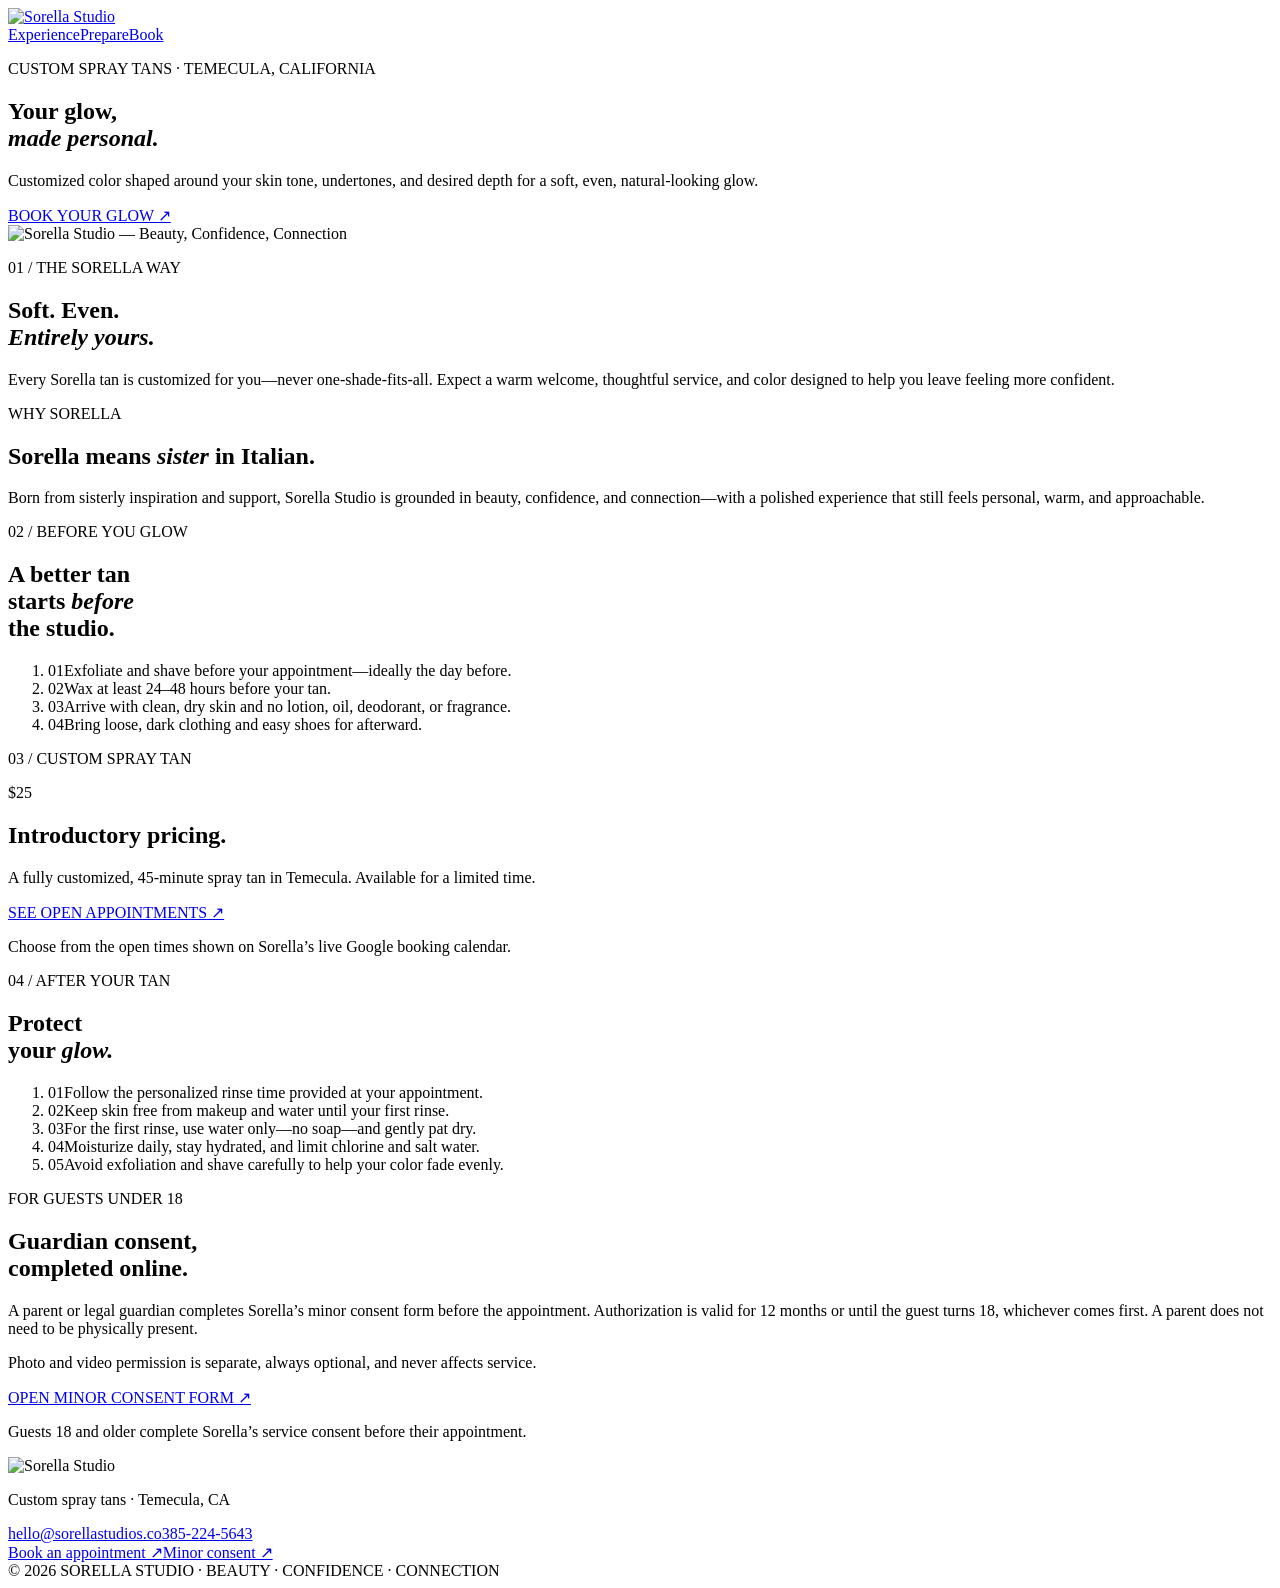
==== index.html @ c3ec93e1 "Publish Sorella Studio website" ====
<!doctype html>
<html lang="en">
<head>
  <meta charset="utf-8">
  <meta name="viewport" content="width=device-width,initial-scale=1">
  <title>Sorella Studio | Custom Spray Tans in Temecula</title>
  <meta name="description" content="Custom spray tans tailored to your skin tone, undertones, and desired depth for a soft, even, natural glow.">
  <meta property="og:title" content="Sorella Studio | Your Glow, Made Personal">
  <meta property="og:description" content="Custom spray tans in Temecula, California.">
  <meta property="og:image" content="https://sorellastudios.co/sorella-logo.png">
  <link rel="stylesheet" href="styles.css">
</head>
<body>
  <main>
    <nav class="nav" aria-label="Main navigation">
      <a class="logo-link" href="#top" aria-label="Sorella Studio home"><img src="sorella-logo-compact.png" alt="Sorella Studio"></a>
      <div class="navlinks"><a href="#experience">Experience</a><a href="#prepare">Prepare</a><a href="#booking">Book</a></div>
    </nav>

    <section class="hero" id="top">
      <div class="hero-copy">
        <p class="eyebrow">CUSTOM SPRAY TANS · TEMECULA, CALIFORNIA</p>
        <h1>Your glow,<br><em>made personal.</em></h1>
        <p class="lede">Customized color shaped around your skin tone, undertones, and desired depth for a soft, even, natural-looking glow.</p>
        <a class="button" href="https://calendar.app.google/5FwkDNFays5CYyWGA" target="_blank" rel="noreferrer">BOOK YOUR GLOW <span>↗</span></a>
      </div>
      <div class="hero-mark"><img src="sorella-logo.png" alt="Sorella Studio — Beauty, Confidence, Connection"></div>
    </section>

    <section class="manifesto" id="experience">
      <p class="section-no">01 / THE SORELLA WAY</p>
      <div><h2>Soft. Even.<br><em>Entirely yours.</em></h2><p>Every Sorella tan is customized for you—never one-shade-fits-all. Expect a warm welcome, thoughtful service, and color designed to help you leave feeling more confident.</p></div>
    </section>

    <section class="story">
      <p class="section-no">WHY SORELLA</p>
      <div><h2>Sorella means <em>sister</em> in Italian.</h2><p>Born from sisterly inspiration and support, Sorella Studio is grounded in beauty, confidence, and connection—with a polished experience that still feels personal, warm, and approachable.</p></div>
    </section>

    <section class="prepare" id="prepare">
      <div><p class="section-no">02 / BEFORE YOU GLOW</p><h2>A better tan<br>starts <em>before</em><br>the studio.</h2></div>
      <ol>
        <li><span>01</span>Exfoliate and shave before your appointment—ideally the day before.</li>
        <li><span>02</span>Wax at least 24–48 hours before your tan.</li>
        <li><span>03</span>Arrive with clean, dry skin and no lotion, oil, deodorant, or fragrance.</li>
        <li><span>04</span>Bring loose, dark clothing and easy shoes for afterward.</li>
      </ol>
    </section>

    <section class="booking" id="booking">
      <p class="section-no">03 / CUSTOM SPRAY TAN</p>
      <div class="price">$25</div>
      <h2>Introductory pricing.</h2>
      <p>A fully customized, 45-minute spray tan in Temecula. Available for a limited time.</p>
      <a class="book-now" href="https://calendar.app.google/5FwkDNFays5CYyWGA" target="_blank" rel="noreferrer">SEE OPEN APPOINTMENTS ↗</a>
      <p class="booking-note">Choose from the open times shown on Sorella’s live Google booking calendar.</p>
    </section>

    <section class="care">
      <div><p class="section-no">04 / AFTER YOUR TAN</p><h2>Protect<br>your <em>glow.</em></h2></div>
      <ol>
        <li><span>01</span>Follow the personalized rinse time provided at your appointment.</li>
        <li><span>02</span>Keep skin free from makeup and water until your first rinse.</li>
        <li><span>03</span>For the first rinse, use water only—no soap—and gently pat dry.</li>
        <li><span>04</span>Moisturize daily, stay hydrated, and limit chlorine and salt water.</li>
        <li><span>05</span>Avoid exfoliation and shave carefully to help your color fade evenly.</li>
      </ol>
    </section>

    <section class="consent">
      <div><p class="section-no">FOR GUESTS UNDER 18</p><h2>Guardian consent,<br>completed online.</h2></div>
      <div class="consent-copy">
        <p>A parent or legal guardian completes Sorella’s minor consent form before the appointment. Authorization is valid for 12 months or until the guest turns 18, whichever comes first. A parent does not need to be physically present.</p>
        <p>Photo and video permission is separate, always optional, and never affects service.</p>
        <a class="text-link" href="https://form.jotform.com/262334414962053" target="_blank" rel="noreferrer">OPEN MINOR CONSENT FORM ↗</a>
        <p class="adult-note">Guests 18 and older complete Sorella’s service consent before their appointment.</p>
      </div>
    </section>

    <footer>
      <img class="footer-logo" src="sorella-logo.png" alt="Sorella Studio">
      <div><p>Custom spray tans · Temecula, CA</p><a href="mailto:hello@sorellastudios.co">hello@sorellastudios.co</a><a href="tel:+13852245643">385-224-5643</a></div>
      <div><a href="https://calendar.app.google/5FwkDNFays5CYyWGA" target="_blank" rel="noreferrer">Book an appointment ↗</a><a href="https://form.jotform.com/262334414962053" target="_blank" rel="noreferrer">Minor consent ↗</a></div>
      <span>© 2026 SORELLA STUDIO · BEAUTY · CONFIDENCE · CONNECTION</span>
    </footer>
  </main>
</body>
</html>
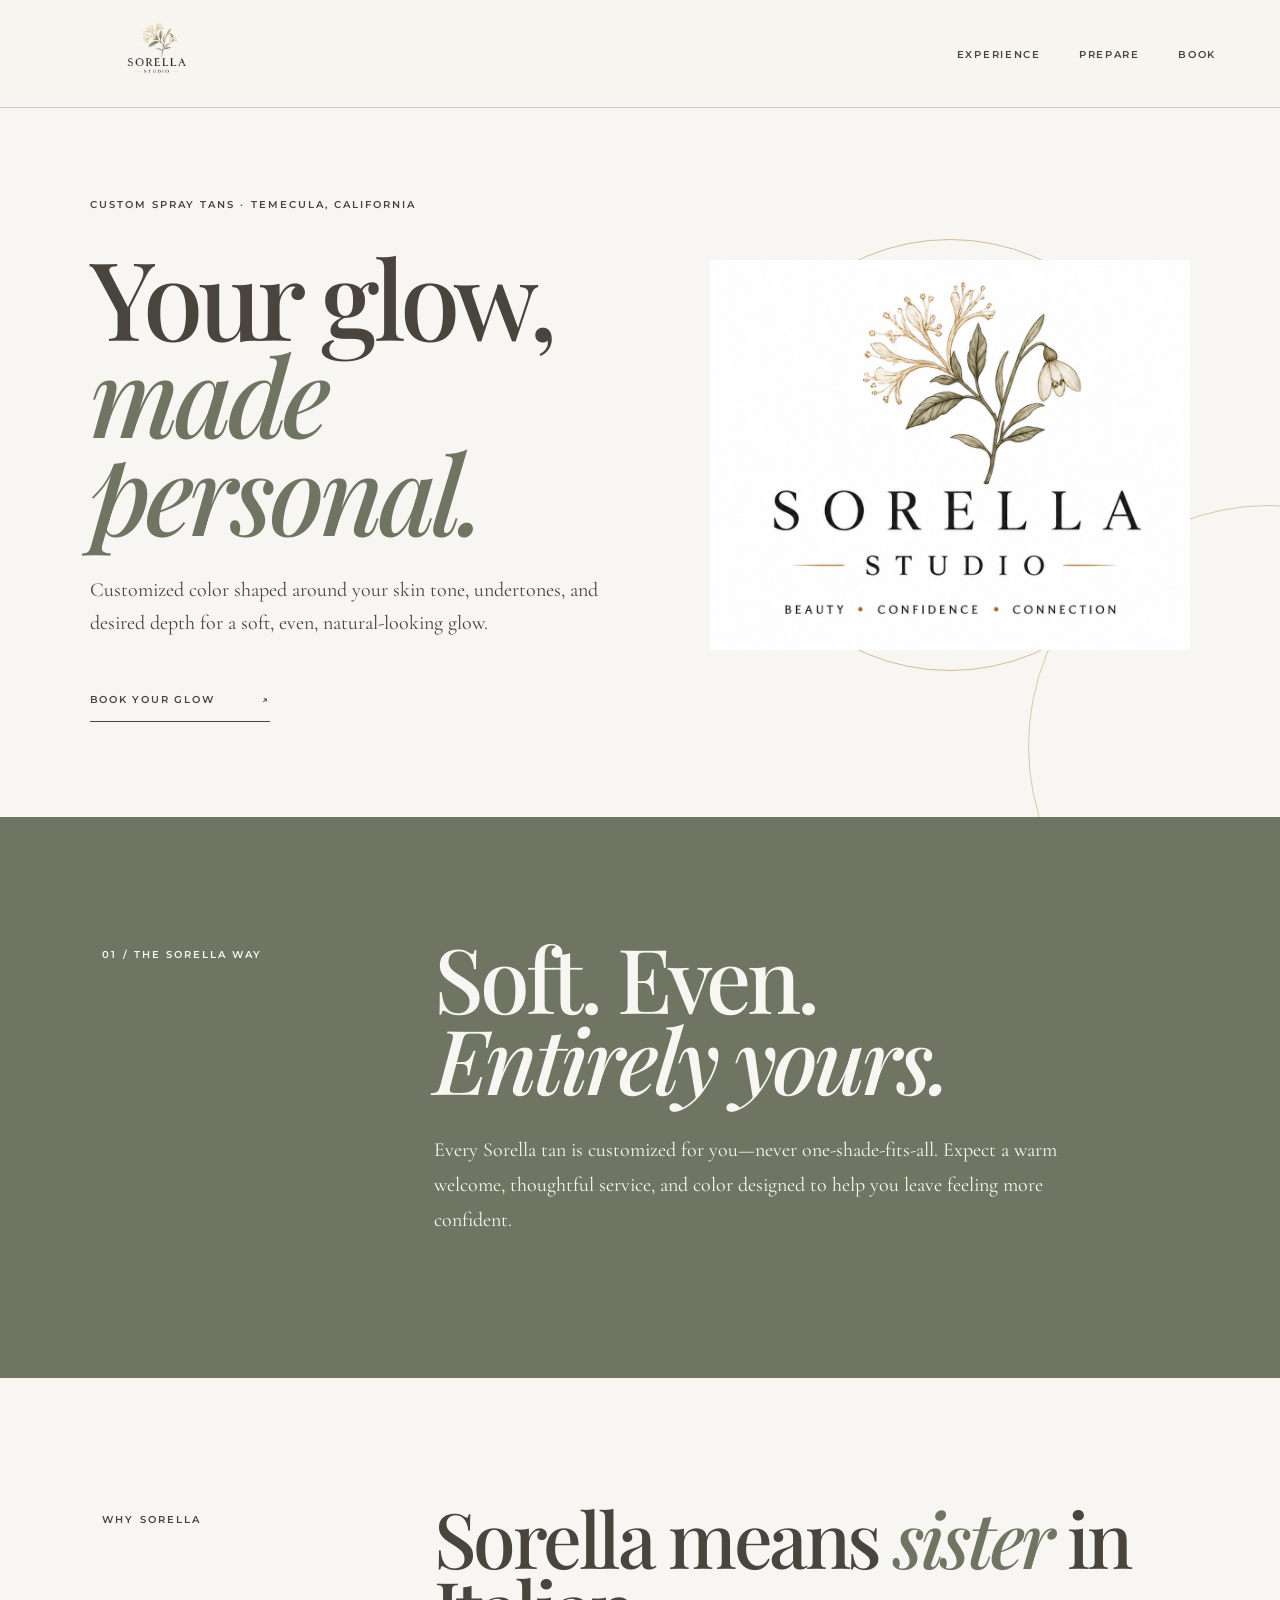
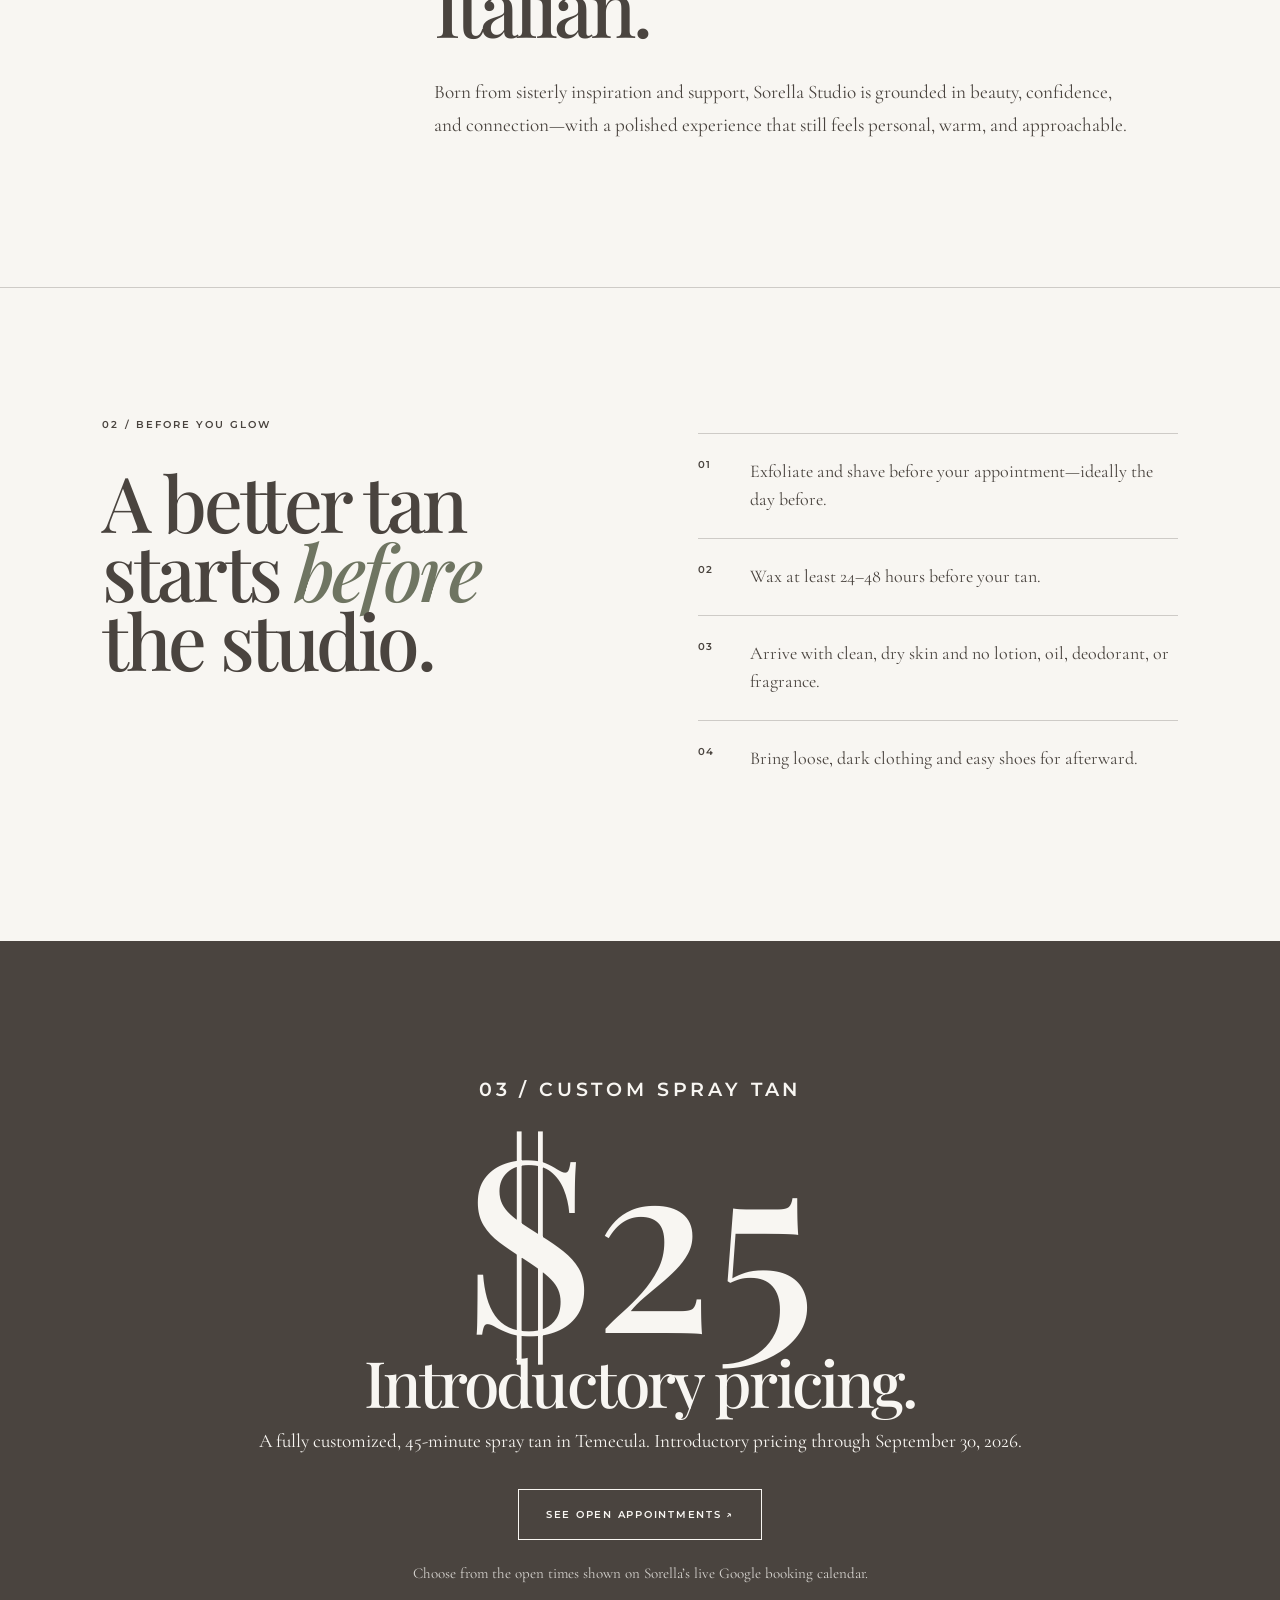
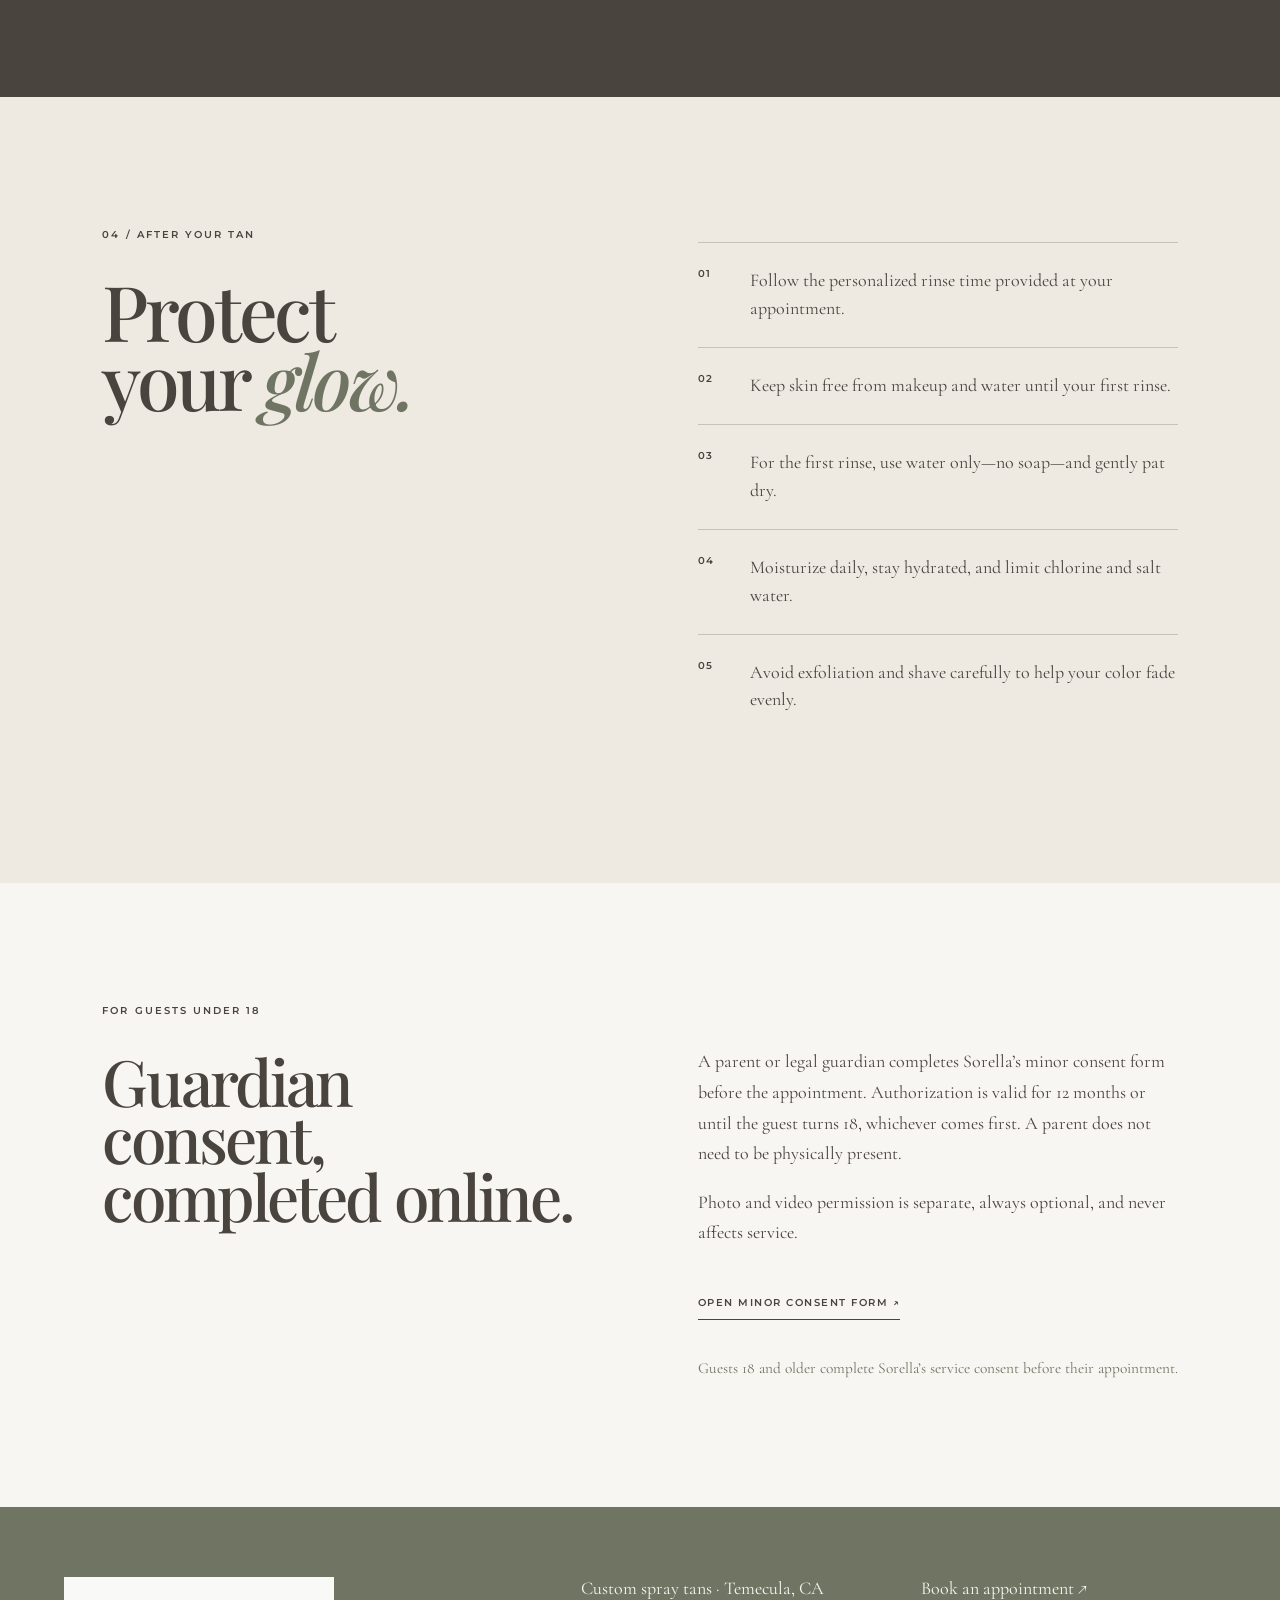
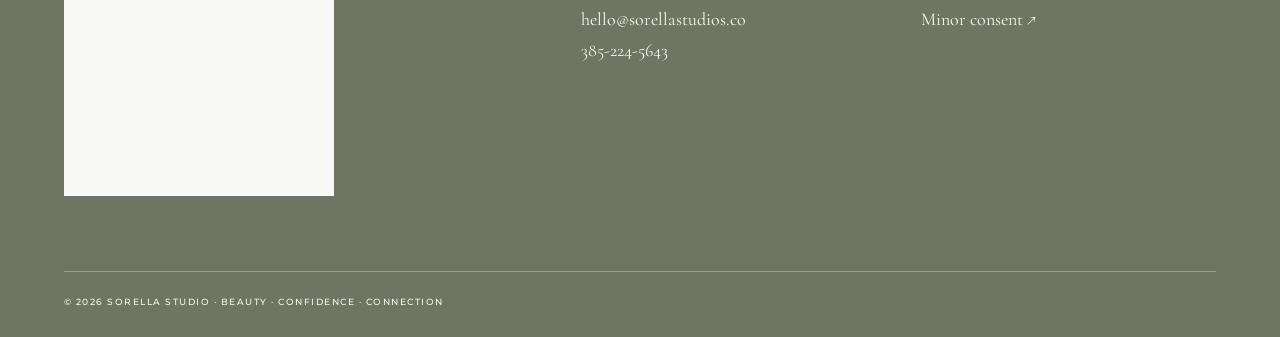
==== commit 91933eec: "Confirm $25 introductory pricing through September 30" ====
--- a/index.html
+++ b/index.html
@@ -51,7 +51,7 @@
       <p class="section-no">03 / CUSTOM SPRAY TAN</p>
       <div class="price">$25</div>
       <h2>Introductory pricing.</h2>
-      <p>A fully customized, 45-minute spray tan in Temecula. Available for a limited time.</p>
+      <p>A fully customized, 45-minute spray tan in Temecula. Introductory pricing through September 30, 2026.</p>
       <a class="book-now" href="https://calendar.app.google/5FwkDNFays5CYyWGA" target="_blank" rel="noreferrer">SEE OPEN APPOINTMENTS ↗</a>
       <p class="booking-note">Choose from the open times shown on Sorella’s live Google booking calendar.</p>
     </section>
--- a/styles.css
+++ b/styles.css
@@ -0,0 +1,12 @@
+@import url('https://fonts.googleapis.com/css2?family=Cormorant+Garamond:ital,wght@0,500;0,600;1,500&family=Montserrat:wght@400;500;600&family=Playfair+Display:ital,wght@0,500;1,500&display=swap');
+:root{--cream:#f8f6f2;--paper:#eeeae2;--ink:#4a443f;--olive:#6f7562;--gold:#ae8e55;--line:rgba(74,68,63,.24)}
+*{box-sizing:border-box}html{scroll-behavior:smooth}body{margin:0;background:var(--cream);color:var(--ink);font-family:'Cormorant Garamond',serif;font-size:18px}a{color:inherit;text-decoration:none}.section-no,.eyebrow{font:600 .64rem/1.4 'Montserrat',sans-serif;letter-spacing:.2em;text-transform:uppercase}
+.nav{height:108px;padding:12px 5vw;display:flex;align-items:center;justify-content:space-between;border-bottom:1px solid var(--line);background:rgba(248,246,242,.94);position:absolute;width:100%;z-index:2}.logo-link{width:185px;height:78px;display:flex;align-items:center}.logo-link img{width:100%;height:100%;object-fit:contain}.navlinks{display:flex;gap:2.4rem;text-transform:uppercase;font:600 .62rem 'Montserrat',sans-serif;letter-spacing:.17em}.navlinks a,.text-link,footer a{transition:color .2s}.navlinks a:hover,.text-link:hover,footer a:hover{color:var(--gold)}
+.hero{min-height:790px;padding:188px 7vw 95px;display:grid;grid-template-columns:1.15fr .85fr;align-items:center;gap:7vw;position:relative;overflow:hidden}.hero:after{content:"";position:absolute;width:480px;height:480px;border:1px solid rgba(174,142,85,.45);border-radius:50%;right:-230px;bottom:-170px}.hero h1,.manifesto h2,.story h2,.prepare h2,.booking h2,.care h2,.consent h2{font:500 clamp(4rem,8.5vw,7.7rem)/.9 'Playfair Display',serif;letter-spacing:-.045em;margin:34px 0}.hero h1 em,.manifesto h2 em,.story h2 em,.prepare h2 em,.care h2 em{font-weight:500;color:var(--olive)}.lede{max-width:590px;font-size:1.25rem;line-height:1.65;margin:0 0 38px}.button{display:inline-flex;gap:48px;border-bottom:1px solid var(--ink);padding:15px 0;font:600 .65rem 'Montserrat',sans-serif;letter-spacing:.17em}.hero-mark{display:grid;place-items:center;position:relative;z-index:1}.hero-mark:before{content:"";position:absolute;width:min(35vw,430px);height:min(35vw,430px);border:1px solid var(--gold);border-radius:50%;opacity:.55}.hero-mark img{width:min(38vw,480px);height:auto;position:relative;z-index:1}
+.manifesto{background:var(--olive);color:var(--cream);padding:120px 8vw;display:grid;grid-template-columns:.65fr 2fr;gap:7vw}.manifesto h2{font-size:clamp(3.8rem,7vw,6.9rem);margin-top:0}.manifesto h2 em{color:var(--cream)}.manifesto>div>p{max-width:690px;font-size:1.25rem;line-height:1.75}.story{padding:125px 8vw;display:grid;grid-template-columns:.65fr 2fr;gap:7vw;border-bottom:1px solid var(--line)}.story h2{font-size:clamp(3.5rem,6vw,6rem);margin:0 0 35px}.story p:last-child{max-width:700px;font-size:1.2rem;line-height:1.75}
+.prepare,.care{padding:120px 8vw;display:grid;grid-template-columns:1fr 1fr;gap:9vw}.prepare h2,.care h2{font-size:clamp(3.5rem,6vw,5.9rem)}ol{list-style:none;margin:0;padding:25px 0}li{display:grid;grid-template-columns:52px 1fr;padding:24px 0;border-top:1px solid var(--line);line-height:1.55}li span{font:600 .62rem 'Montserrat',sans-serif;letter-spacing:.14em}.care{background:var(--paper)}
+.booking{background:var(--ink);color:var(--cream);padding:115px 8vw;text-align:center}.price{font:500 clamp(8rem,19vw,15rem)/.85 'Playfair Display',serif;color:var(--cream);margin-top:28px}.booking h2{font-size:clamp(2.8rem,5vw,4.8rem);margin:18px 0}.booking>p{font-size:1.2rem}.book-now{display:block;width:max-content;margin:36px auto 0;padding:18px 27px;border:1px solid var(--cream);font:600 .64rem 'Montserrat',sans-serif;letter-spacing:.17em;transition:.2s}.book-now:hover{background:var(--cream);color:var(--ink)}.booking-note{max-width:620px;margin:24px auto 0!important;font-size:.94rem!important;opacity:.8}
+.consent{padding:110px 8vw;display:grid;grid-template-columns:1fr 1fr;gap:9vw}.consent h2{font-size:clamp(3.3rem,5vw,5rem)}.consent-copy{padding-top:35px}.consent-copy p{line-height:1.7}.text-link{display:inline-block;margin:20px 0;border-bottom:1px solid;padding:10px 0;font:600 .63rem 'Montserrat',sans-serif;letter-spacing:.15em}.adult-note{font-size:.96rem;color:var(--olive)}
+footer{background:var(--olive);color:var(--cream);padding:70px 5vw 30px;display:grid;grid-template-columns:1.6fr 1fr 1fr;gap:45px;align-items:start}.footer-logo{width:270px;filter:brightness(0) invert(1);opacity:.96}footer div{display:flex;flex-direction:column;gap:9px}footer p{margin:0}footer span{grid-column:1/-1;border-top:1px solid rgba(255,255,255,.3);padding-top:24px;font:500 .55rem 'Montserrat',sans-serif;letter-spacing:.17em;margin-top:30px}
+@media(max-width:800px){.nav{height:92px}.logo-link{width:145px;height:65px}.navlinks{display:none}.hero{min-height:780px;padding:142px 7vw 70px;grid-template-columns:1fr;gap:20px}.hero h1{font-size:4.2rem}.hero-mark{order:-1;justify-content:start}.hero-mark:before{width:230px;height:230px}.hero-mark img{width:250px}.manifesto,.story,.prepare,.care,.consent,footer{grid-template-columns:1fr}.manifesto,.story,.prepare,.care,.consent{padding:85px 7vw}.manifesto h2,.story h2{margin-top:40px}.prepare,.care,.consent{gap:20px}.booking{padding:90px 6vw}.footer-logo{width:220px}footer p{margin:0}}
+
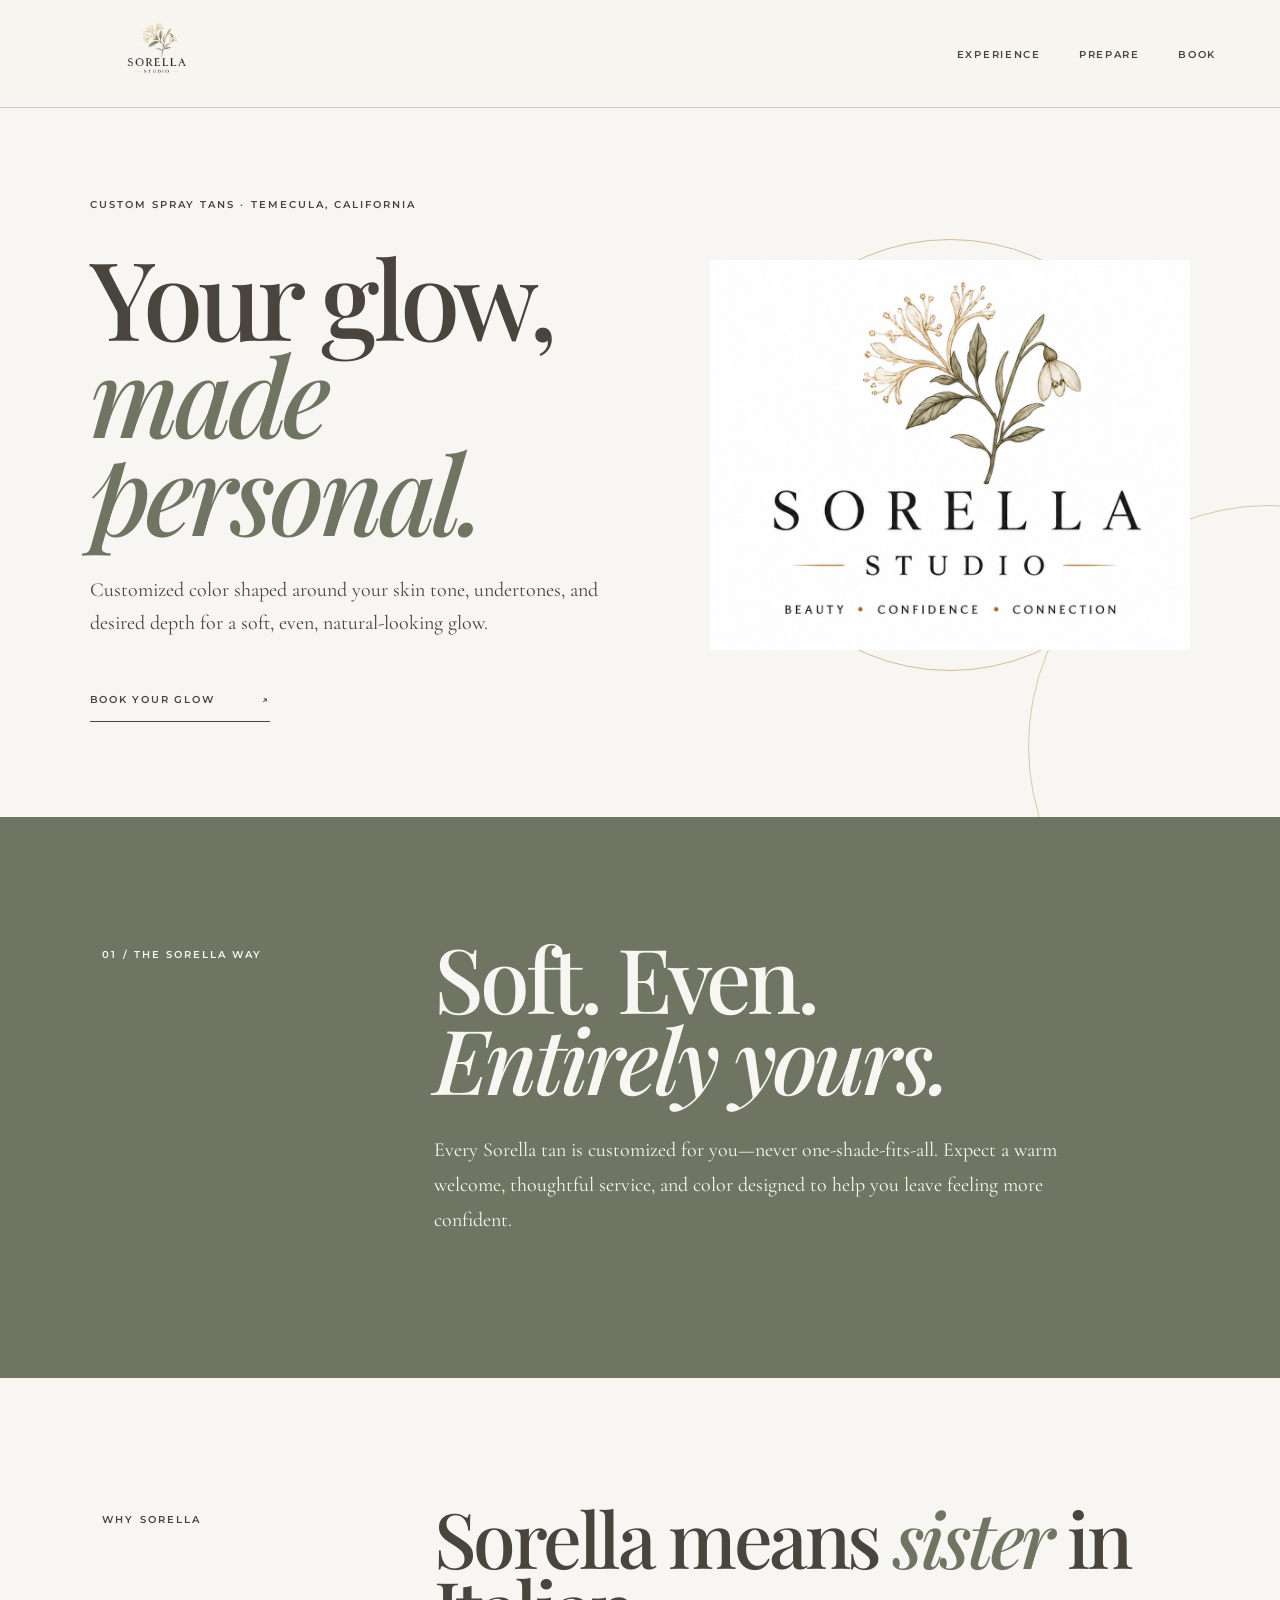
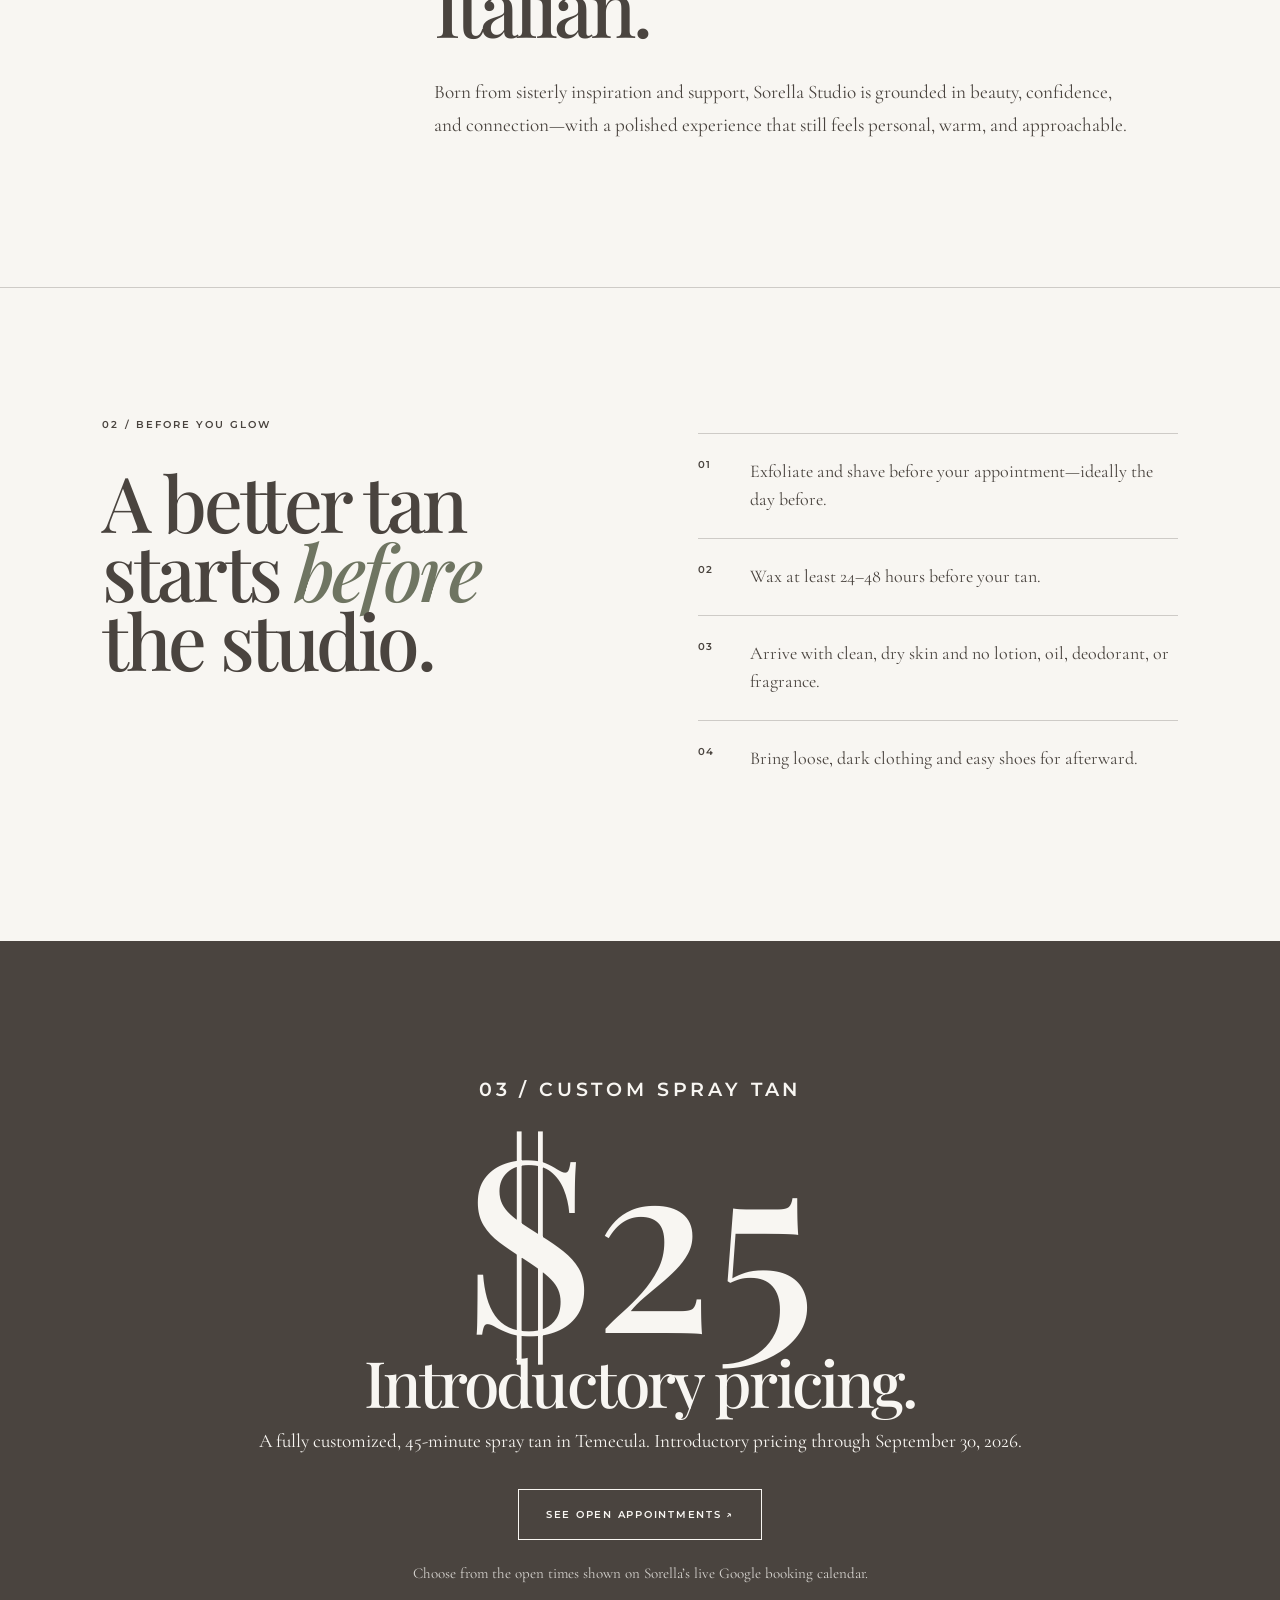
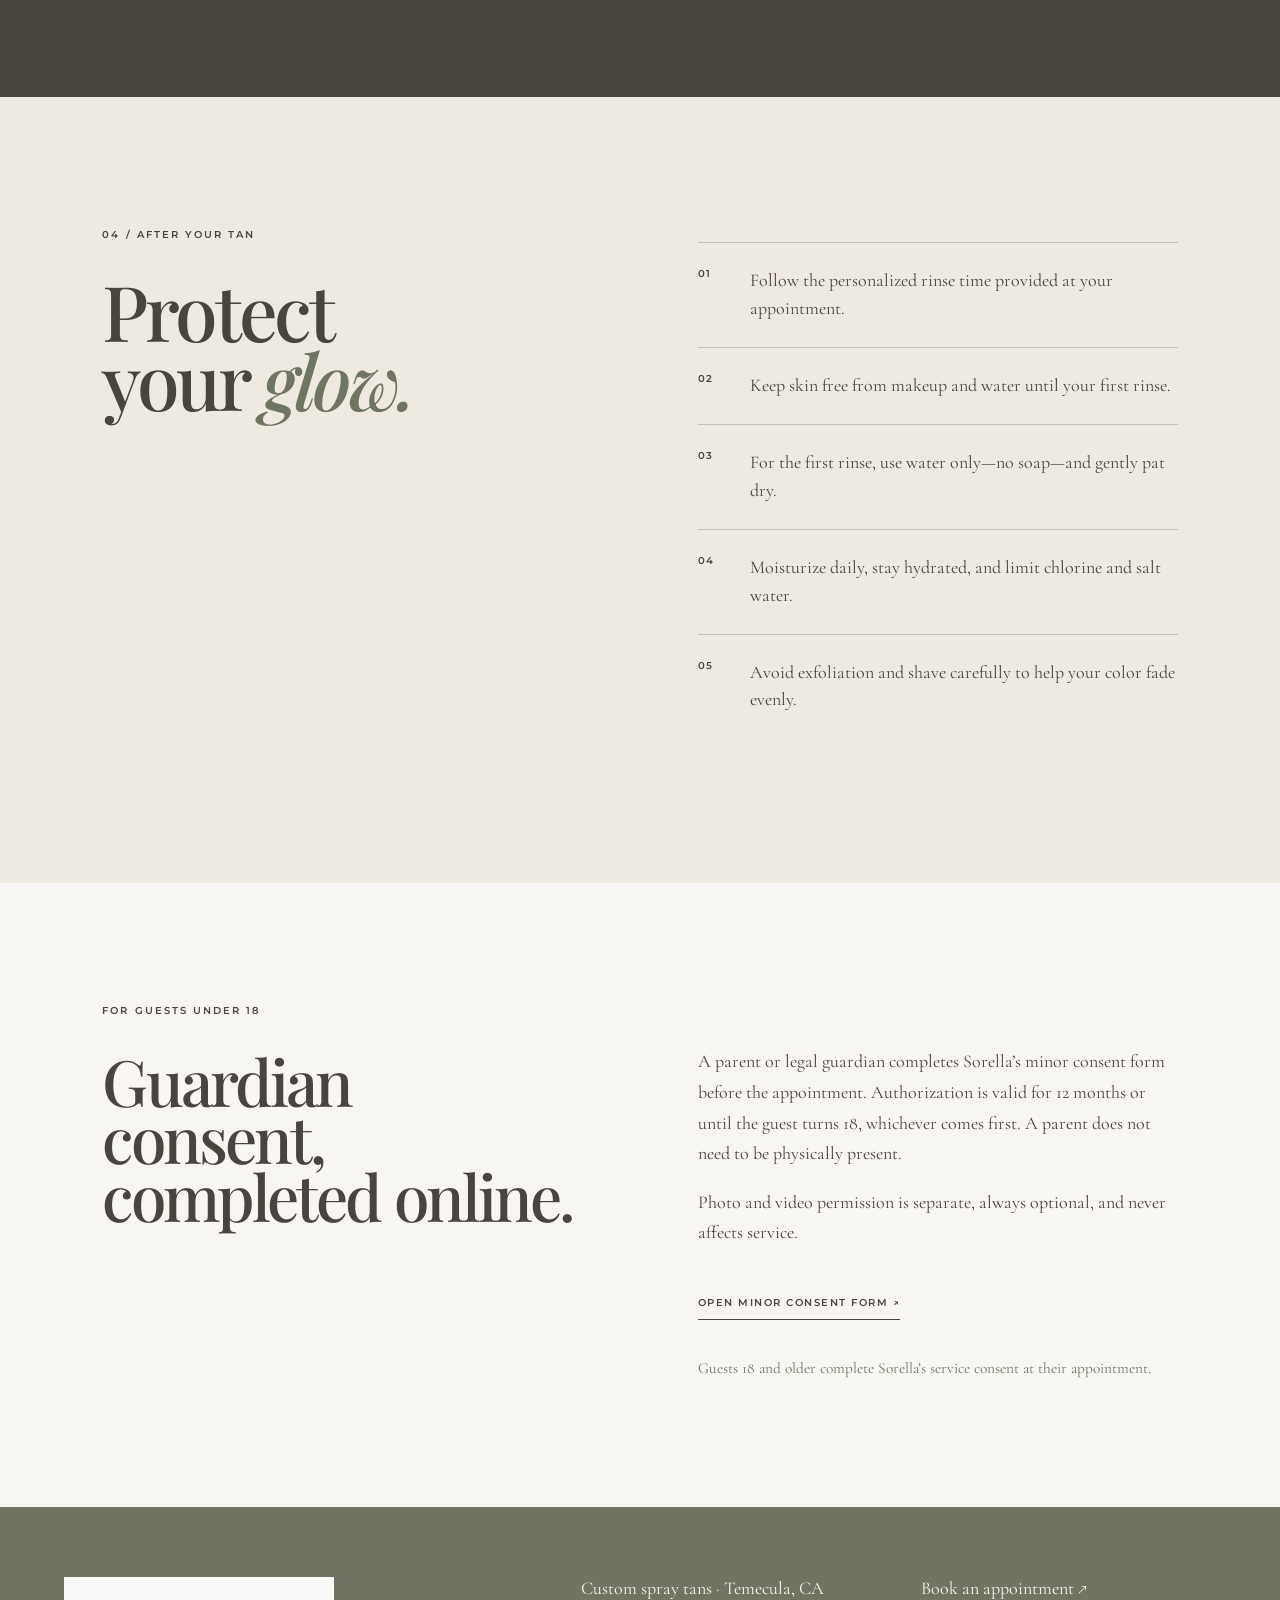
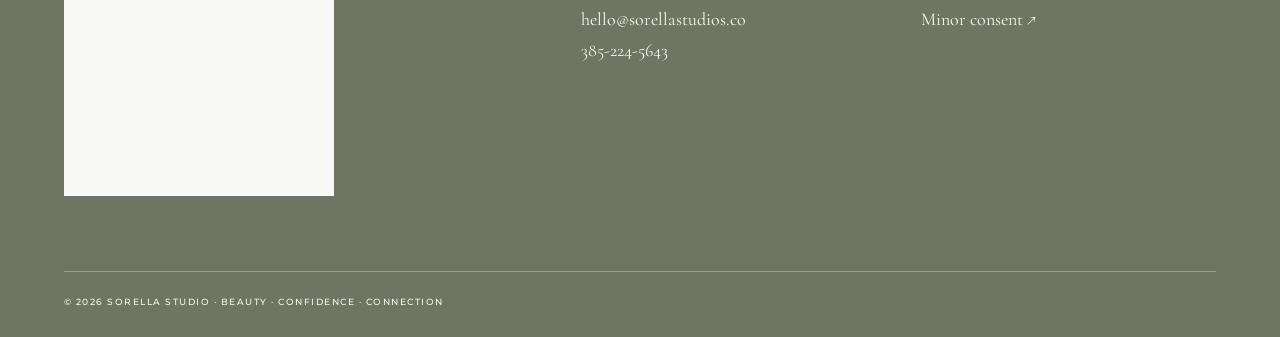
==== commit 9aa6aad3: "Clarify adult consent timing" ====
--- a/index.html
+++ b/index.html
@@ -73,7 +73,7 @@
         <p>A parent or legal guardian completes Sorella’s minor consent form before the appointment. Authorization is valid for 12 months or until the guest turns 18, whichever comes first. A parent does not need to be physically present.</p>
         <p>Photo and video permission is separate, always optional, and never affects service.</p>
         <a class="text-link" href="https://form.jotform.com/262334414962053" target="_blank" rel="noreferrer">OPEN MINOR CONSENT FORM ↗</a>
-        <p class="adult-note">Guests 18 and older complete Sorella’s service consent before their appointment.</p>
+        <p class="adult-note">Guests 18 and older complete Sorella’s service consent at their appointment.</p>
       </div>
     </section>
 
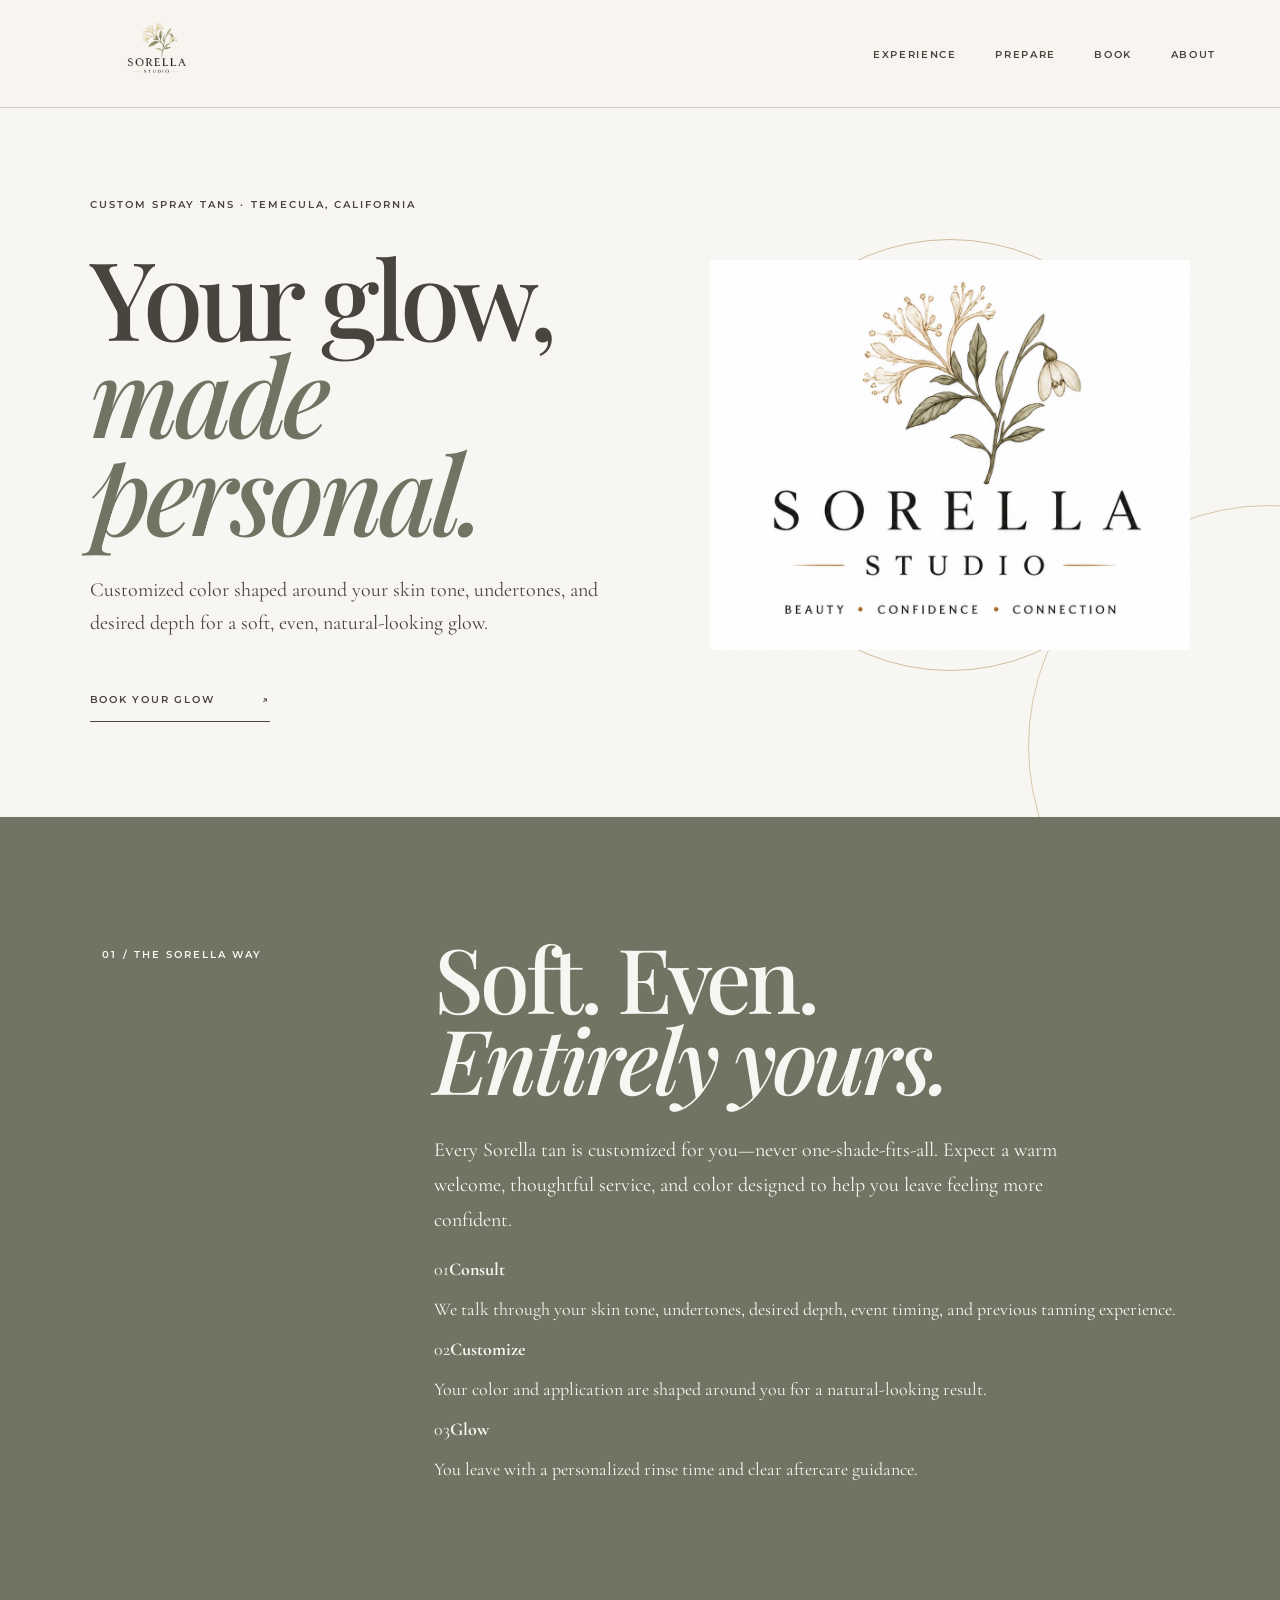
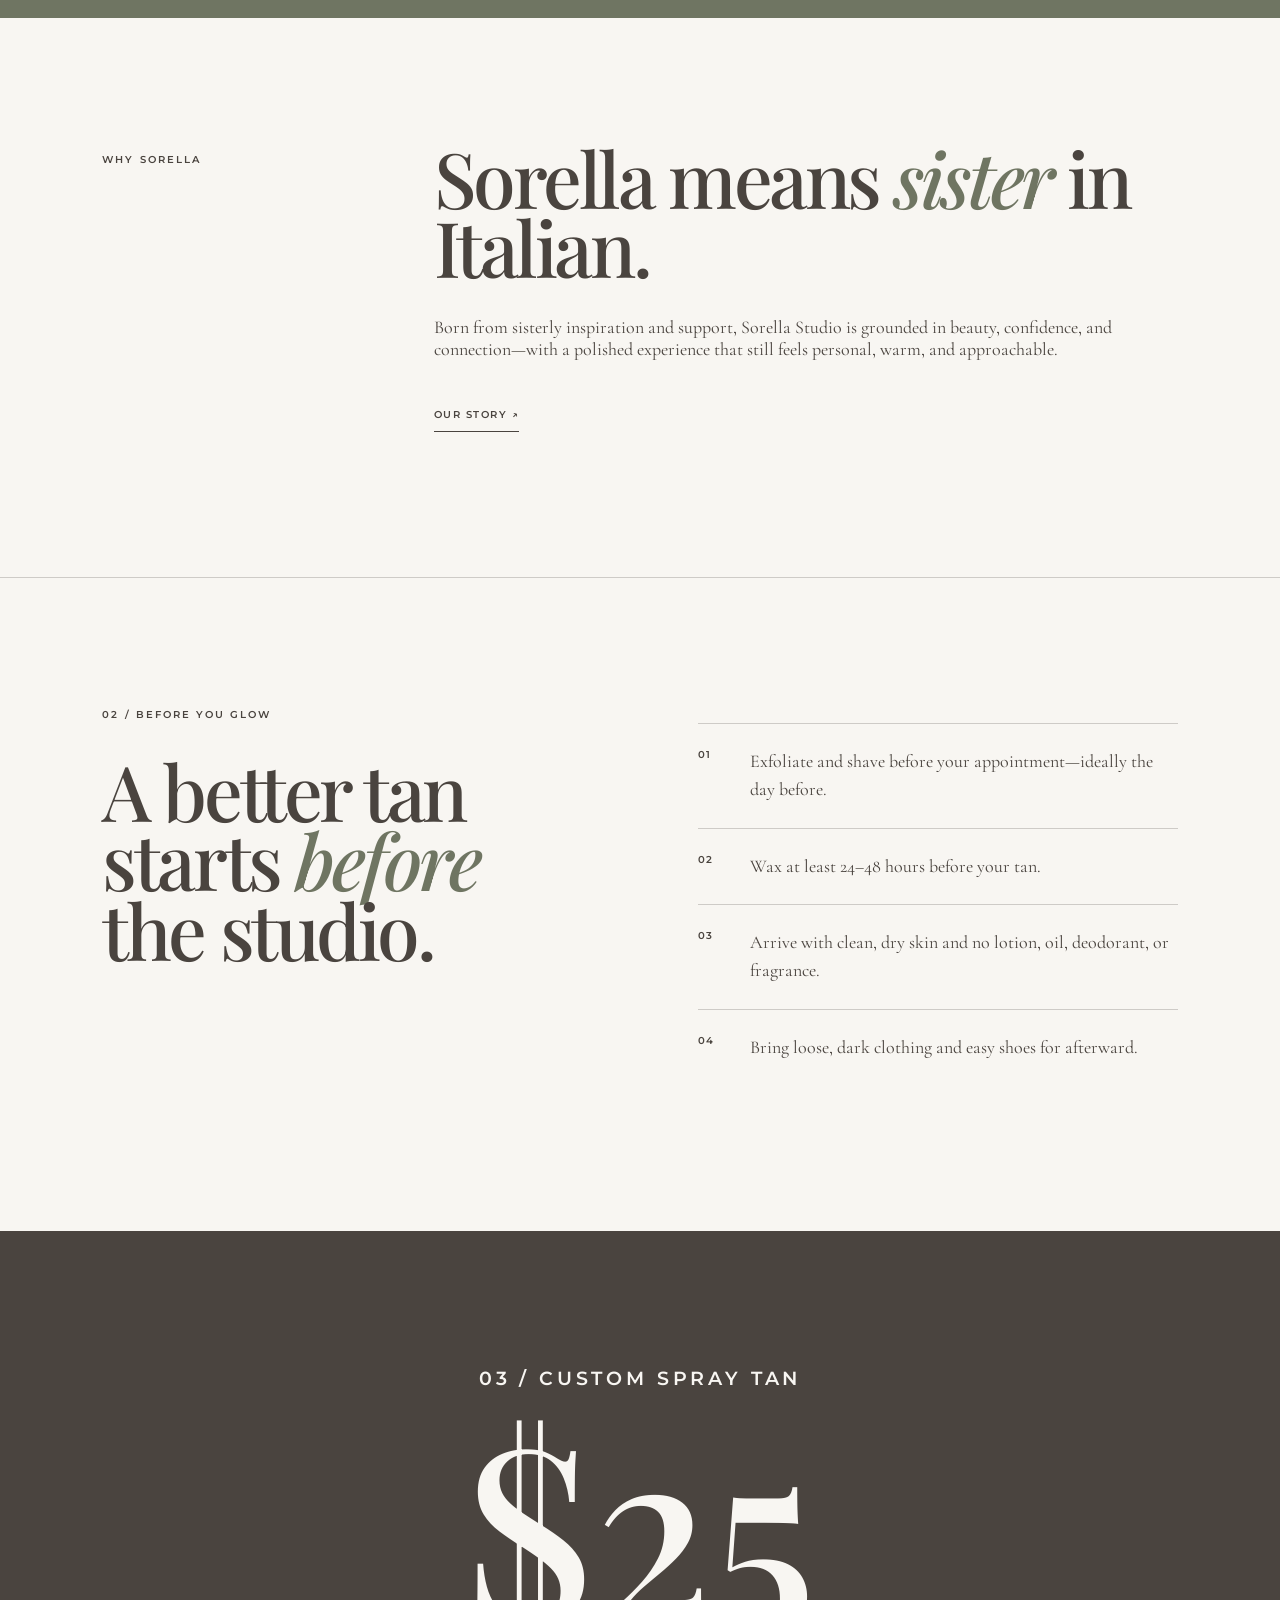
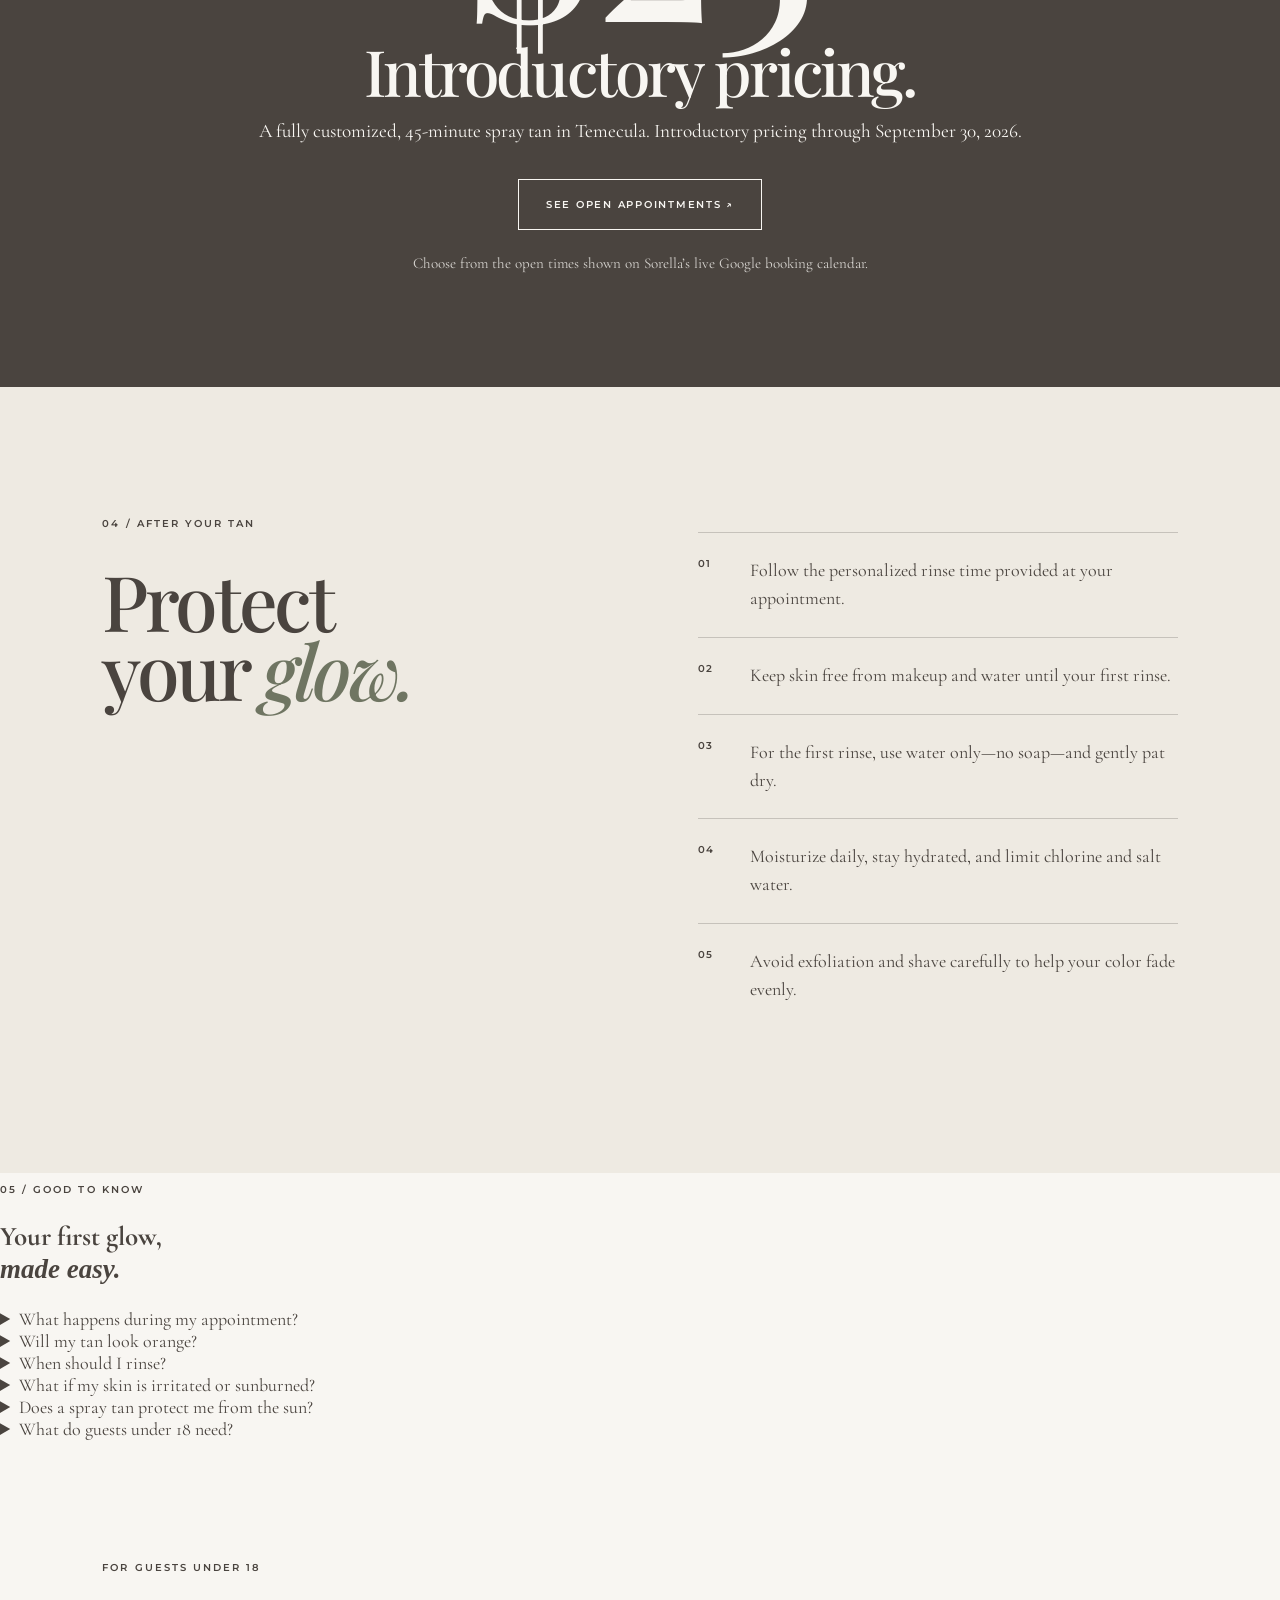
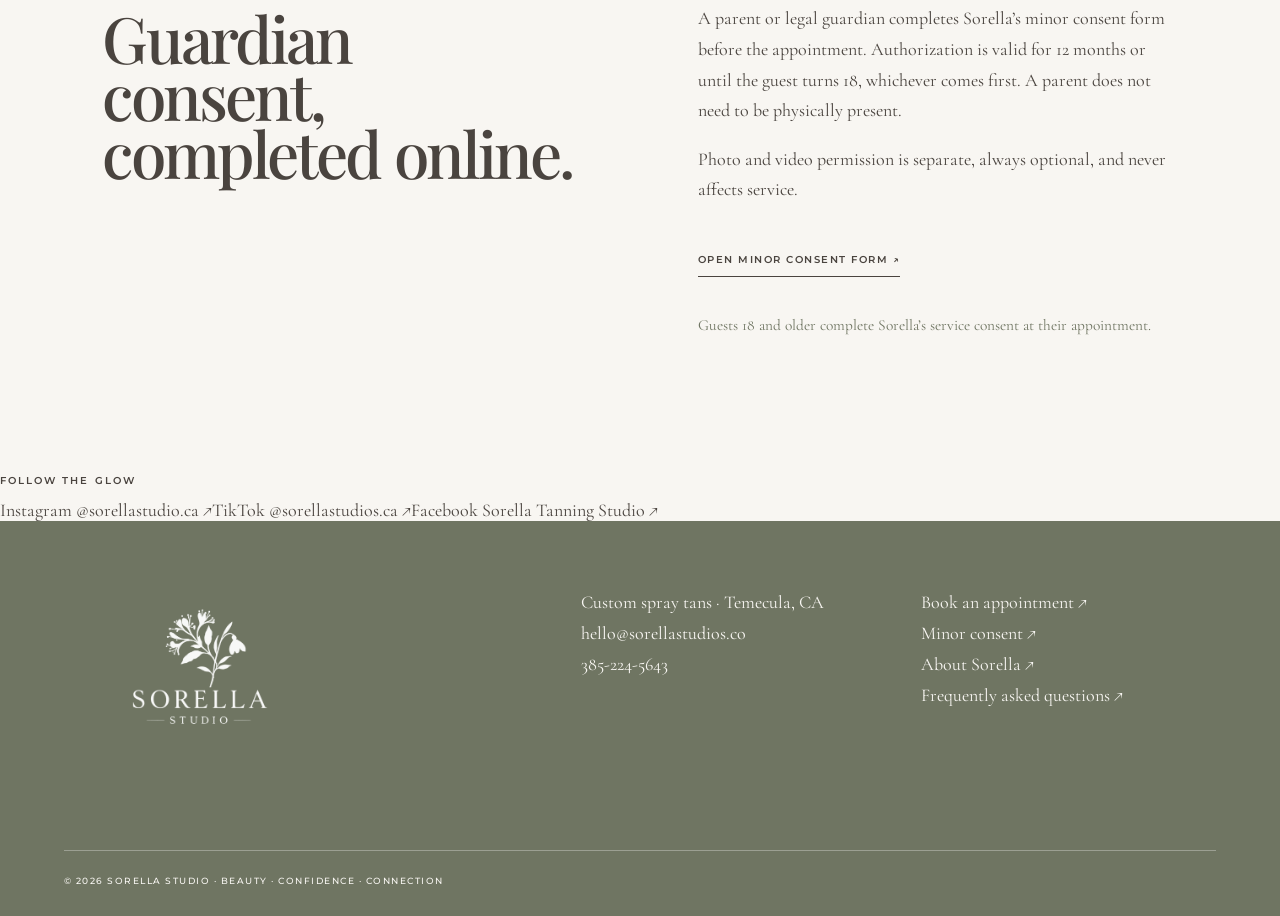
==== commit 0d33e744: "Refresh Sorella homepage experience" ====
--- a/index.html
+++ b/index.html
@@ -8,13 +8,14 @@
   <meta property="og:title" content="Sorella Studio | Your Glow, Made Personal">
   <meta property="og:description" content="Custom spray tans in Temecula, California.">
   <meta property="og:image" content="https://sorellastudios.co/sorella-logo.png">
+  <script type="application/ld+json">{"@context":"https://schema.org","@type":"BeautySalon","name":"Sorella Studio","url":"https://sorellastudios.co/","telephone":"+1-385-224-5643","email":"hello@sorellastudios.co","description":"Customized spray tans in Temecula, California.","areaServed":{"@type":"City","name":"Temecula"},"priceRange":"$","sameAs":["https://www.instagram.com/sorellastudio.ca/","https://www.tiktok.com/@sorellastudios.ca","https://www.facebook.com/profile.php?id=61593218867321"]}</script>
   <link rel="stylesheet" href="styles.css">
 </head>
 <body>
   <main>
     <nav class="nav" aria-label="Main navigation">
       <a class="logo-link" href="#top" aria-label="Sorella Studio home"><img src="sorella-logo-compact.png" alt="Sorella Studio"></a>
-      <div class="navlinks"><a href="#experience">Experience</a><a href="#prepare">Prepare</a><a href="#booking">Book</a></div>
+      <div class="navlinks"><a href="#experience">Experience</a><a href="#prepare">Prepare</a><a href="#booking">Book</a><a href="about.html">About</a></div>
     </nav>
 
     <section class="hero" id="top">
@@ -29,12 +30,18 @@
 
     <section class="manifesto" id="experience">
       <p class="section-no">01 / THE SORELLA WAY</p>
-      <div><h2>Soft. Even.<br><em>Entirely yours.</em></h2><p>Every Sorella tan is customized for you—never one-shade-fits-all. Expect a warm welcome, thoughtful service, and color designed to help you leave feeling more confident.</p></div>
+      <div><h2>Soft. Even.<br><em>Entirely yours.</em></h2><p>Every Sorella tan is customized for you—never one-shade-fits-all. Expect a warm welcome, thoughtful service, and color designed to help you leave feeling more confident.</p>
+        <div class="experience-steps" aria-label="The Sorella experience">
+          <div><span>01</span><strong>Consult</strong><p>We talk through your skin tone, undertones, desired depth, event timing, and previous tanning experience.</p></div>
+          <div><span>02</span><strong>Customize</strong><p>Your color and application are shaped around you for a natural-looking result.</p></div>
+          <div><span>03</span><strong>Glow</strong><p>You leave with a personalized rinse time and clear aftercare guidance.</p></div>
+        </div>
+      </div>
     </section>
 
     <section class="story">
       <p class="section-no">WHY SORELLA</p>
-      <div><h2>Sorella means <em>sister</em> in Italian.</h2><p>Born from sisterly inspiration and support, Sorella Studio is grounded in beauty, confidence, and connection—with a polished experience that still feels personal, warm, and approachable.</p></div>
+      <div><h2>Sorella means <em>sister</em> in Italian.</h2><p>Born from sisterly inspiration and support, Sorella Studio is grounded in beauty, confidence, and connection—with a polished experience that still feels personal, warm, and approachable.</p><a class="text-link" href="about.html">OUR STORY ↗</a></div>
     </section>
 
     <section class="prepare" id="prepare">
@@ -67,6 +74,18 @@
       </ol>
     </section>
 
+    <section class="faq" id="faq">
+      <div class="faq-heading"><p class="section-no">05 / GOOD TO KNOW</p><h2>Your first glow,<br><em>made easy.</em></h2></div>
+      <div class="faq-list">
+        <details><summary>What happens during my appointment?</summary><p>Your 45-minute booking includes a consultation, customized color selection, application, and time to dry down before you dress.</p></details>
+        <details><summary>Will my tan look orange?</summary><p>Your color is tailored to your skin tone, undertones, and preferred depth. The goal is a soft, even, natural-looking result—not one shade for everyone.</p></details>
+        <details><summary>When should I rinse?</summary><p>Plan for an 8–12 hour first-rinse window unless Sorella gives you a different personalized time at your appointment. Use water only for that first rinse, then gently pat dry.</p></details>
+        <details><summary>What if my skin is irritated or sunburned?</summary><p>Please contact Sorella before your appointment if you have a rash, irritation, open wounds, severe sunburn, allergies, respiratory sensitivity, or another skin concern.</p></details>
+        <details><summary>Does a spray tan protect me from the sun?</summary><p>No. A spray tan does not contain sunscreen or protect against sunburn. Continue using a broad-spectrum sunscreen as directed.</p></details>
+        <details><summary>What do guests under 18 need?</summary><p>A parent or legal guardian must complete the online minor-consent form before the appointment. The guardian does not need to be physically present.</p></details>
+      </div>
+    </section>
+
     <section class="consent">
       <div><p class="section-no">FOR GUESTS UNDER 18</p><h2>Guardian consent,<br>completed online.</h2></div>
       <div class="consent-copy">
@@ -77,10 +96,15 @@
       </div>
     </section>
 
+    <section class="socials" aria-label="Sorella Studio social media">
+      <p class="section-no">FOLLOW THE GLOW</p>
+      <div><a href="https://www.instagram.com/sorellastudio.ca/" target="_blank" rel="noreferrer">Instagram <span>@sorellastudio.ca ↗</span></a><a href="https://www.tiktok.com/@sorellastudios.ca" target="_blank" rel="noreferrer">TikTok <span>@sorellastudios.ca ↗</span></a><a href="https://www.facebook.com/profile.php?id=61593218867321" target="_blank" rel="noreferrer">Facebook <span>Sorella Tanning Studio ↗</span></a></div>
+    </section>
+
     <footer>
-      <img class="footer-logo" src="sorella-logo.png" alt="Sorella Studio">
+      <a class="footer-logo-card" href="#top" aria-label="Back to the top"><img class="footer-logo" src="sorella-logo-compact.png" alt="Sorella Studio"></a>
       <div><p>Custom spray tans · Temecula, CA</p><a href="mailto:hello@sorellastudios.co">hello@sorellastudios.co</a><a href="tel:+13852245643">385-224-5643</a></div>
-      <div><a href="https://calendar.app.google/5FwkDNFays5CYyWGA" target="_blank" rel="noreferrer">Book an appointment ↗</a><a href="https://form.jotform.com/262334414962053" target="_blank" rel="noreferrer">Minor consent ↗</a></div>
+      <div><a href="https://calendar.app.google/5FwkDNFays5CYyWGA" target="_blank" rel="noreferrer">Book an appointment ↗</a><a href="https://form.jotform.com/262334414962053" target="_blank" rel="noreferrer">Minor consent ↗</a><a href="about.html">About Sorella ↗</a><a href="#faq">Frequently asked questions ↗</a></div>
       <span>© 2026 SORELLA STUDIO · BEAUTY · CONFIDENCE · CONNECTION</span>
     </footer>
   </main>
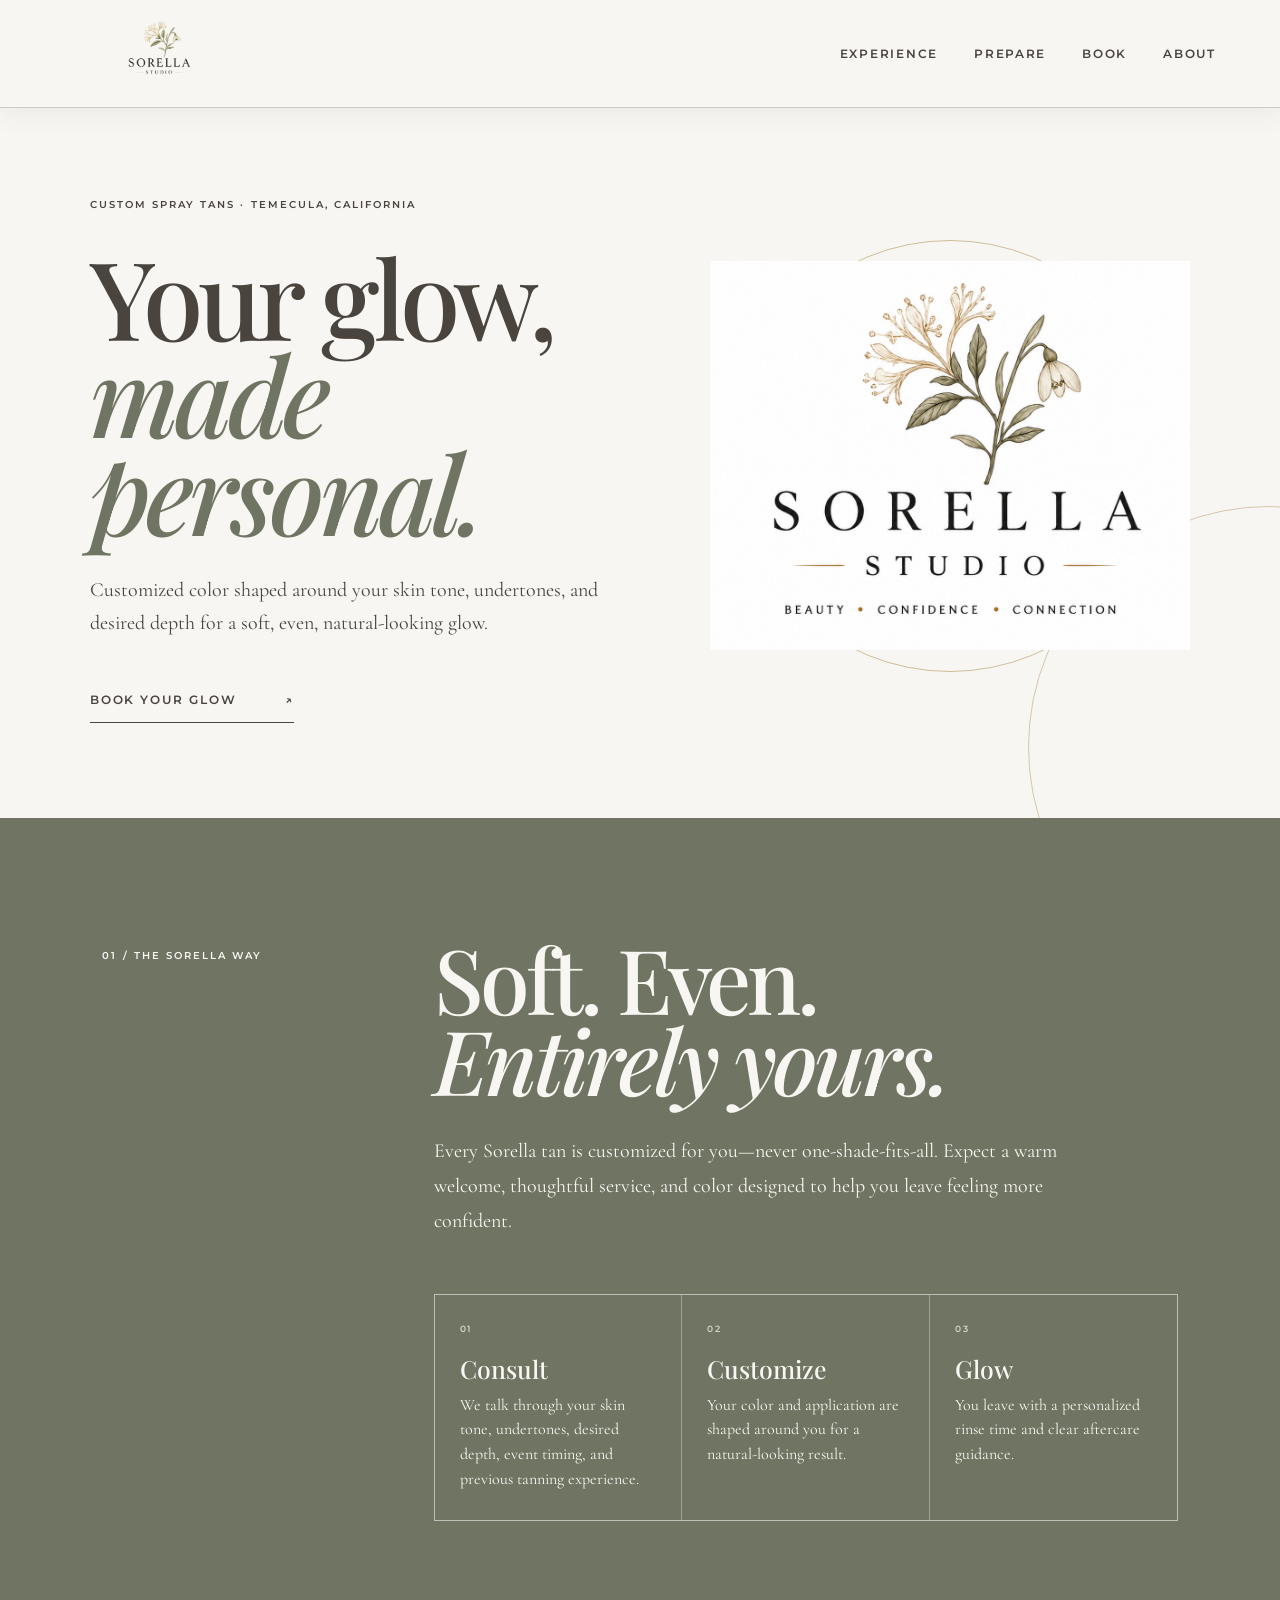
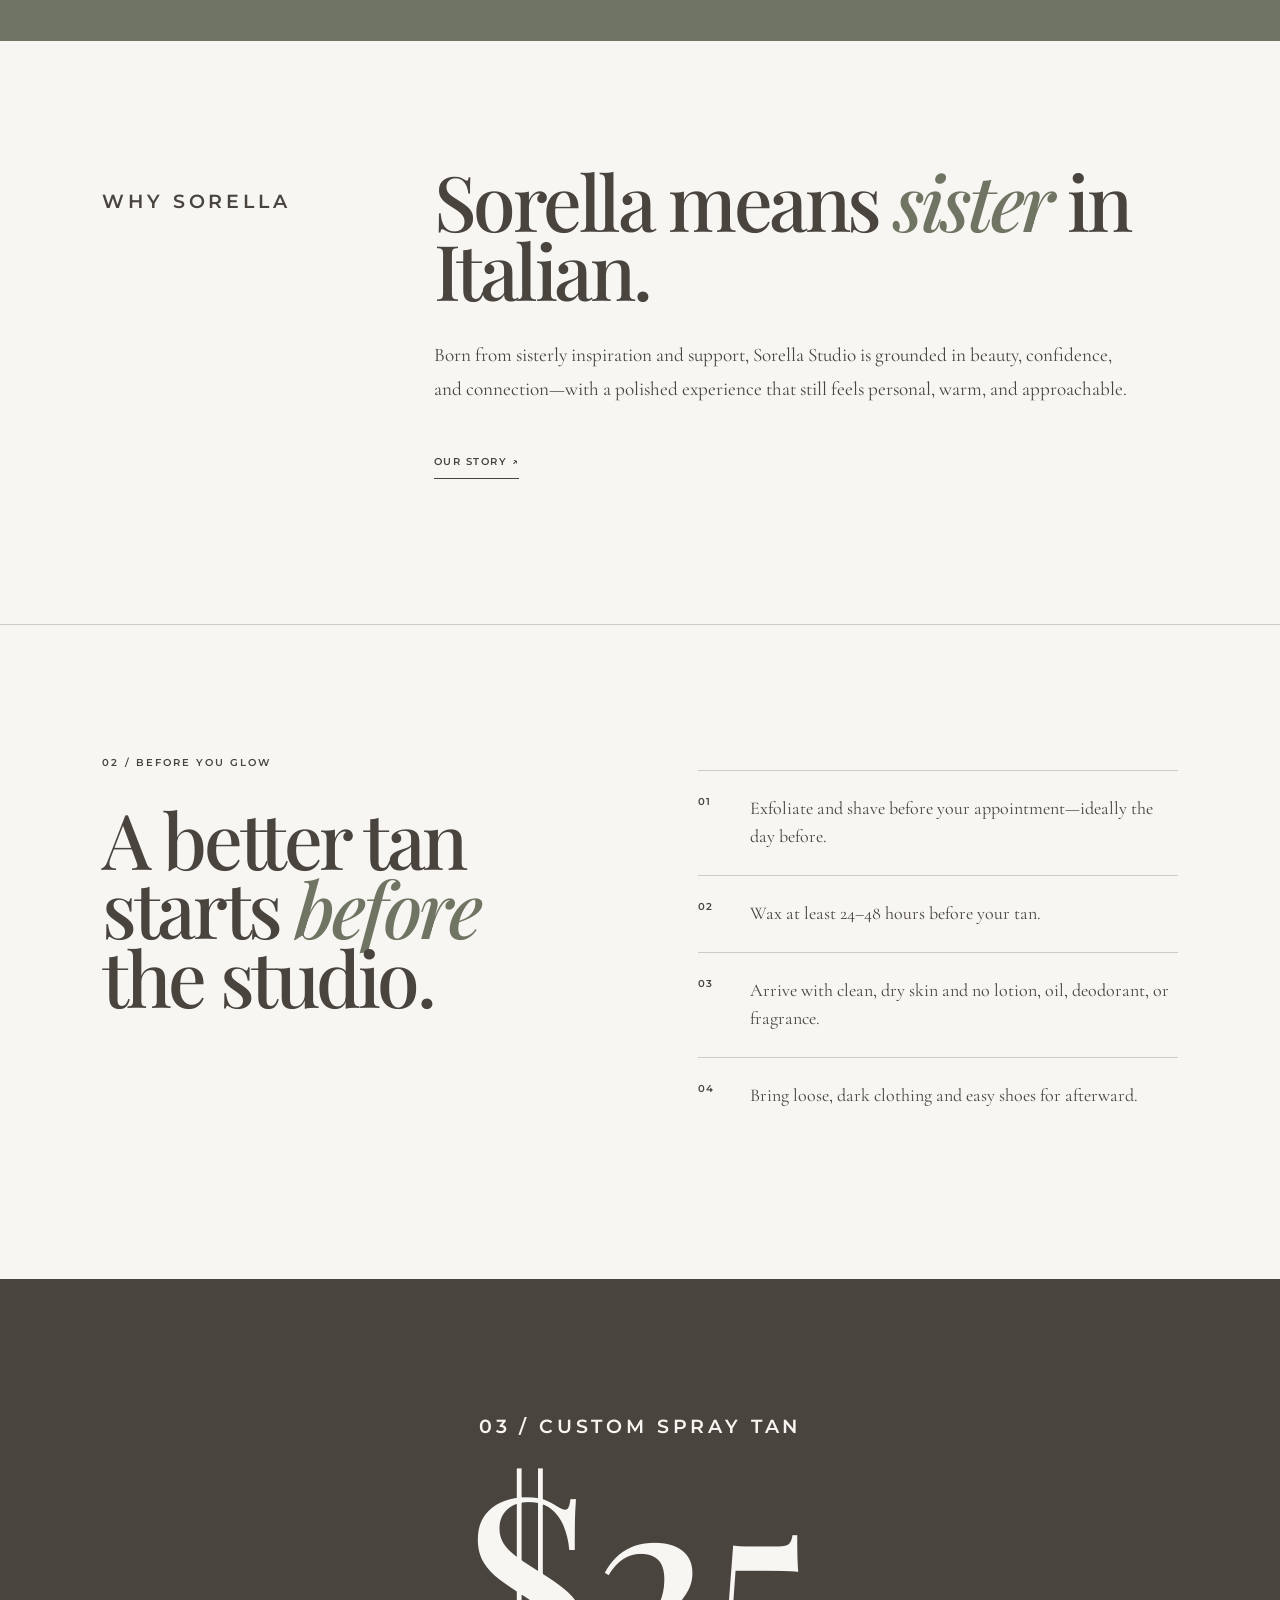
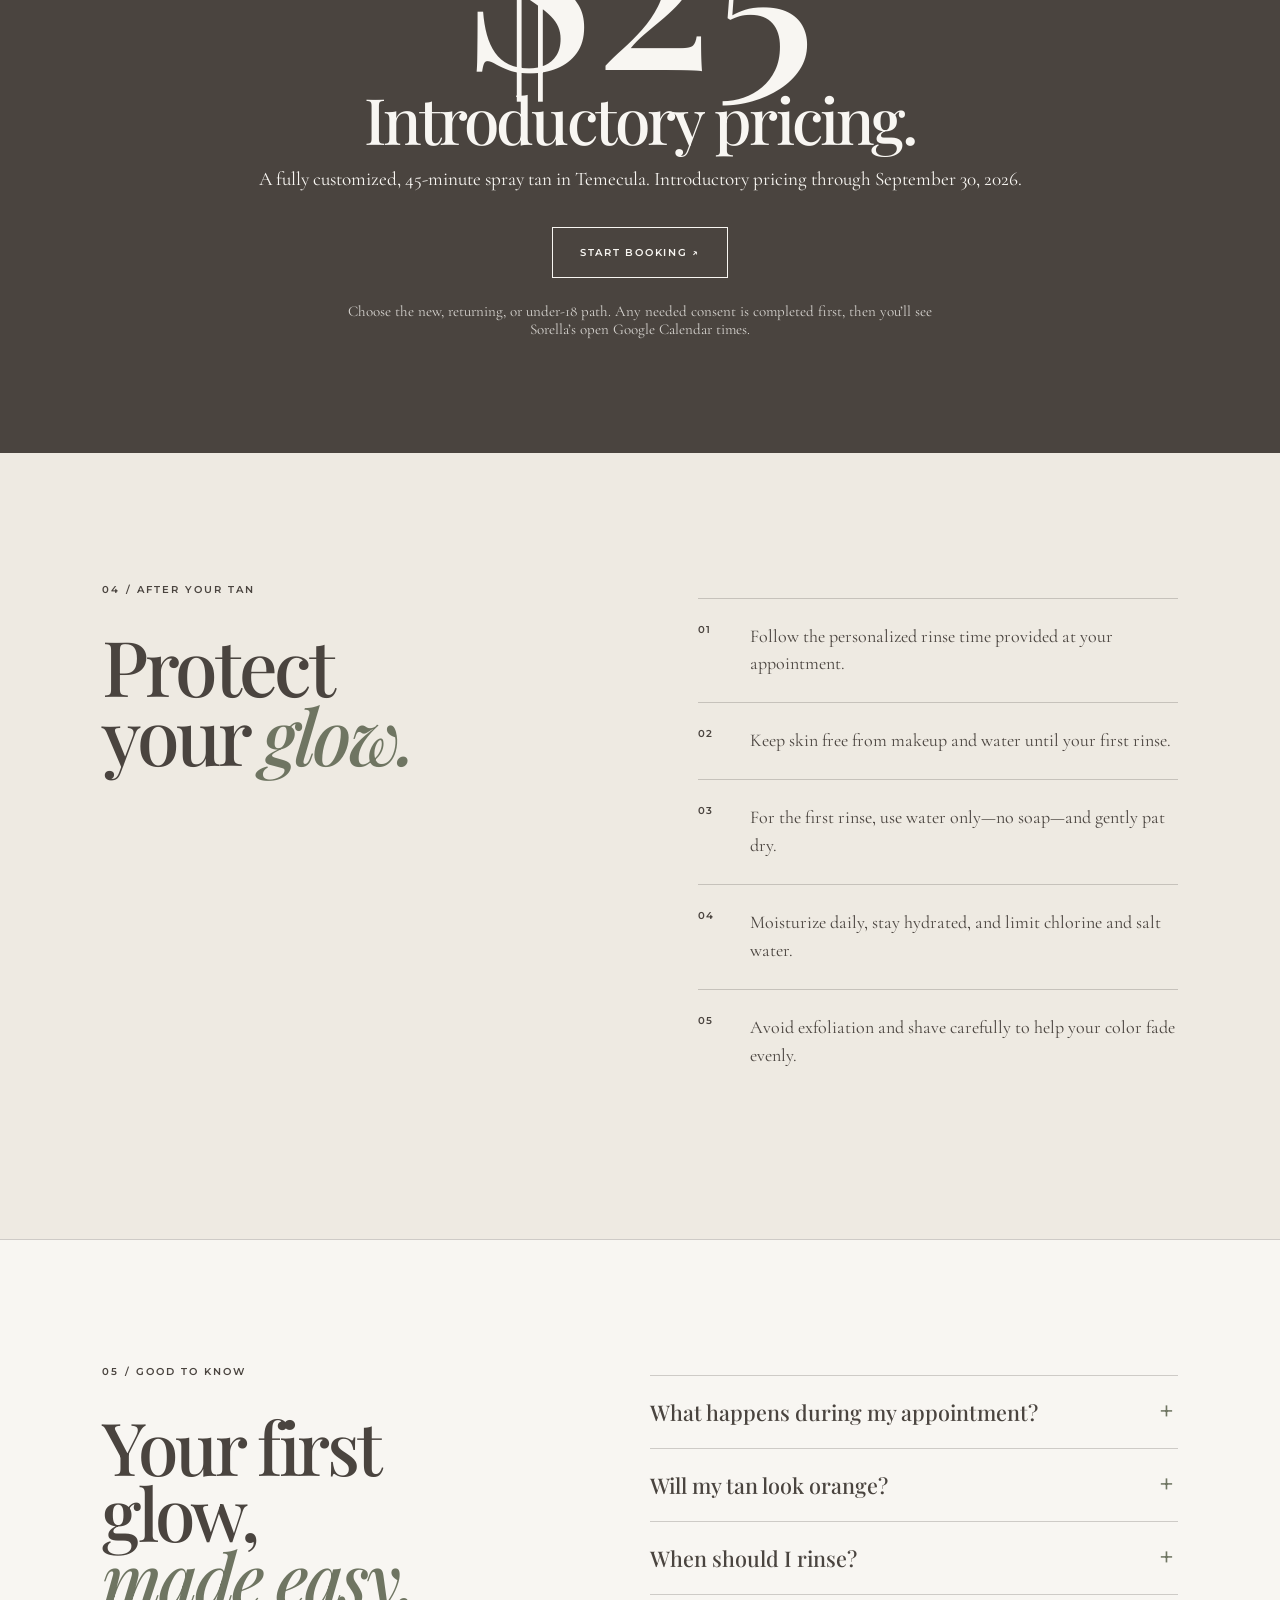
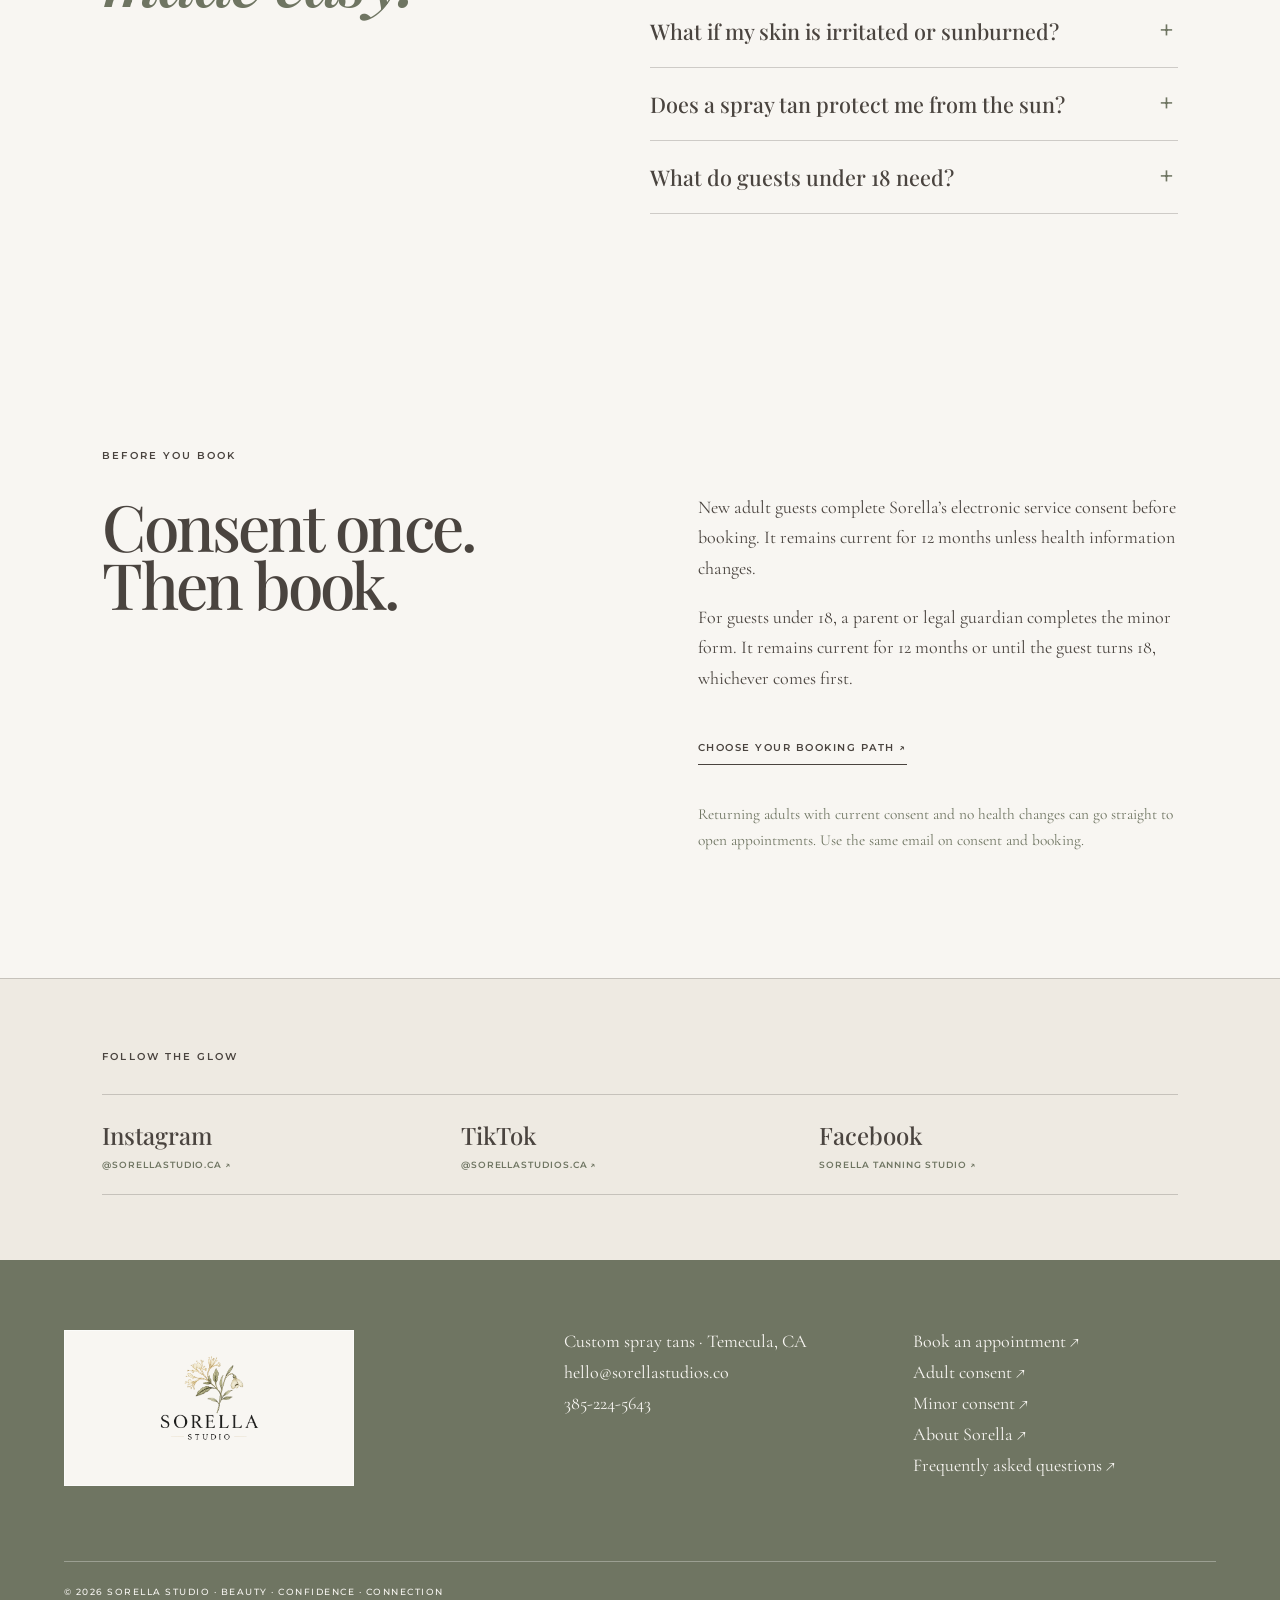
==== commit 41b2f9f9: "Add electronic consent booking flow" ====
--- a/index.html
+++ b/index.html
@@ -15,7 +15,7 @@
   <main>
     <nav class="nav" aria-label="Main navigation">
       <a class="logo-link" href="#top" aria-label="Sorella Studio home"><img src="sorella-logo-compact.png" alt="Sorella Studio"></a>
-      <div class="navlinks"><a href="#experience">Experience</a><a href="#prepare">Prepare</a><a href="#booking">Book</a><a href="about.html">About</a></div>
+      <div class="navlinks"><a href="#experience">Experience</a><a href="#prepare">Prepare</a><a href="book.html">Book</a><a href="about.html">About</a></div>
     </nav>
 
     <section class="hero" id="top">
@@ -23,7 +23,7 @@
         <p class="eyebrow">CUSTOM SPRAY TANS · TEMECULA, CALIFORNIA</p>
         <h1>Your glow,<br><em>made personal.</em></h1>
         <p class="lede">Customized color shaped around your skin tone, undertones, and desired depth for a soft, even, natural-looking glow.</p>
-        <a class="button" href="https://calendar.app.google/5FwkDNFays5CYyWGA" target="_blank" rel="noreferrer">BOOK YOUR GLOW <span>↗</span></a>
+        <a class="button" href="book.html">BOOK YOUR GLOW <span>↗</span></a>
       </div>
       <div class="hero-mark"><img src="sorella-logo.png" alt="Sorella Studio — Beauty, Confidence, Connection"></div>
     </section>
@@ -59,8 +59,8 @@
       <div class="price">$25</div>
       <h2>Introductory pricing.</h2>
       <p>A fully customized, 45-minute spray tan in Temecula. Introductory pricing through September 30, 2026.</p>
-      <a class="book-now" href="https://calendar.app.google/5FwkDNFays5CYyWGA" target="_blank" rel="noreferrer">SEE OPEN APPOINTMENTS ↗</a>
-      <p class="booking-note">Choose from the open times shown on Sorella’s live Google booking calendar.</p>
+      <a class="book-now" href="book.html">START BOOKING ↗</a>
+      <p class="booking-note">Choose the new, returning, or under-18 path. Any needed consent is completed first, then you’ll see Sorella’s open Google Calendar times.</p>
     </section>
 
     <section class="care">
@@ -87,12 +87,12 @@
     </section>
 
     <section class="consent">
-      <div><p class="section-no">FOR GUESTS UNDER 18</p><h2>Guardian consent,<br>completed online.</h2></div>
+      <div><p class="section-no">BEFORE YOU BOOK</p><h2>Consent once.<br>Then book.</h2></div>
       <div class="consent-copy">
-        <p>A parent or legal guardian completes Sorella’s minor consent form before the appointment. Authorization is valid for 12 months or until the guest turns 18, whichever comes first. A parent does not need to be physically present.</p>
-        <p>Photo and video permission is separate, always optional, and never affects service.</p>
-        <a class="text-link" href="https://form.jotform.com/262334414962053" target="_blank" rel="noreferrer">OPEN MINOR CONSENT FORM ↗</a>
-        <p class="adult-note">Guests 18 and older complete Sorella’s service consent at their appointment.</p>
+        <p>New adult guests complete Sorella’s electronic service consent before booking. It remains current for 12 months unless health information changes.</p>
+        <p>For guests under 18, a parent or legal guardian completes the minor form. It remains current for 12 months or until the guest turns 18, whichever comes first.</p>
+        <a class="text-link" href="book.html">CHOOSE YOUR BOOKING PATH ↗</a>
+        <p class="adult-note">Returning adults with current consent and no health changes can go straight to open appointments. Use the same email on consent and booking.</p>
       </div>
     </section>
 
@@ -104,7 +104,7 @@
     <footer>
       <a class="footer-logo-card" href="#top" aria-label="Back to the top"><img class="footer-logo" src="sorella-logo-compact.png" alt="Sorella Studio"></a>
       <div><p>Custom spray tans · Temecula, CA</p><a href="mailto:hello@sorellastudios.co">hello@sorellastudios.co</a><a href="tel:+13852245643">385-224-5643</a></div>
-      <div><a href="https://calendar.app.google/5FwkDNFays5CYyWGA" target="_blank" rel="noreferrer">Book an appointment ↗</a><a href="https://form.jotform.com/262334414962053" target="_blank" rel="noreferrer">Minor consent ↗</a><a href="about.html">About Sorella ↗</a><a href="#faq">Frequently asked questions ↗</a></div>
+      <div><a href="book.html">Book an appointment ↗</a><a href="https://form.jotform.com/262337953094060" target="_blank" rel="noreferrer">Adult consent ↗</a><a href="https://form.jotform.com/262334414962053" target="_blank" rel="noreferrer">Minor consent ↗</a><a href="about.html">About Sorella ↗</a><a href="#faq">Frequently asked questions ↗</a></div>
       <span>© 2026 SORELLA STUDIO · BEAUTY · CONFIDENCE · CONNECTION</span>
     </footer>
   </main>
--- a/styles.css
+++ b/styles.css
@@ -1,12 +1,16 @@
 @import url('https://fonts.googleapis.com/css2?family=Cormorant+Garamond:ital,wght@0,500;0,600;1,500&family=Montserrat:wght@400;500;600&family=Playfair+Display:ital,wght@0,500;1,500&display=swap');
 :root{--cream:#f8f6f2;--paper:#eeeae2;--ink:#4a443f;--olive:#6f7562;--gold:#ae8e55;--line:rgba(74,68,63,.24)}
-*{box-sizing:border-box}html{scroll-behavior:smooth}body{margin:0;background:var(--cream);color:var(--ink);font-family:'Cormorant Garamond',serif;font-size:18px}a{color:inherit;text-decoration:none}.section-no,.eyebrow{font:600 .64rem/1.4 'Montserrat',sans-serif;letter-spacing:.2em;text-transform:uppercase}
-.nav{height:108px;padding:12px 5vw;display:flex;align-items:center;justify-content:space-between;border-bottom:1px solid var(--line);background:rgba(248,246,242,.94);position:absolute;width:100%;z-index:2}.logo-link{width:185px;height:78px;display:flex;align-items:center}.logo-link img{width:100%;height:100%;object-fit:contain}.navlinks{display:flex;gap:2.4rem;text-transform:uppercase;font:600 .62rem 'Montserrat',sans-serif;letter-spacing:.17em}.navlinks a,.text-link,footer a{transition:color .2s}.navlinks a:hover,.text-link:hover,footer a:hover{color:var(--gold)}
-.hero{min-height:790px;padding:188px 7vw 95px;display:grid;grid-template-columns:1.15fr .85fr;align-items:center;gap:7vw;position:relative;overflow:hidden}.hero:after{content:"";position:absolute;width:480px;height:480px;border:1px solid rgba(174,142,85,.45);border-radius:50%;right:-230px;bottom:-170px}.hero h1,.manifesto h2,.story h2,.prepare h2,.booking h2,.care h2,.consent h2{font:500 clamp(4rem,8.5vw,7.7rem)/.9 'Playfair Display',serif;letter-spacing:-.045em;margin:34px 0}.hero h1 em,.manifesto h2 em,.story h2 em,.prepare h2 em,.care h2 em{font-weight:500;color:var(--olive)}.lede{max-width:590px;font-size:1.25rem;line-height:1.65;margin:0 0 38px}.button{display:inline-flex;gap:48px;border-bottom:1px solid var(--ink);padding:15px 0;font:600 .65rem 'Montserrat',sans-serif;letter-spacing:.17em}.hero-mark{display:grid;place-items:center;position:relative;z-index:1}.hero-mark:before{content:"";position:absolute;width:min(35vw,430px);height:min(35vw,430px);border:1px solid var(--gold);border-radius:50%;opacity:.55}.hero-mark img{width:min(38vw,480px);height:auto;position:relative;z-index:1}
-.manifesto{background:var(--olive);color:var(--cream);padding:120px 8vw;display:grid;grid-template-columns:.65fr 2fr;gap:7vw}.manifesto h2{font-size:clamp(3.8rem,7vw,6.9rem);margin-top:0}.manifesto h2 em{color:var(--cream)}.manifesto>div>p{max-width:690px;font-size:1.25rem;line-height:1.75}.story{padding:125px 8vw;display:grid;grid-template-columns:.65fr 2fr;gap:7vw;border-bottom:1px solid var(--line)}.story h2{font-size:clamp(3.5rem,6vw,6rem);margin:0 0 35px}.story p:last-child{max-width:700px;font-size:1.2rem;line-height:1.75}
+*{box-sizing:border-box}html{scroll-behavior:smooth;scroll-padding-top:125px}body{margin:0;background:var(--cream);color:var(--ink);font-family:'Cormorant Garamond',serif;font-size:18px}a{color:inherit;text-decoration:none}.section-no,.eyebrow{font:600 .64rem/1.4 'Montserrat',sans-serif;letter-spacing:.2em;text-transform:uppercase}
+.nav{min-height:108px;padding:10px 5vw;display:flex;align-items:center;justify-content:space-between;border-bottom:1px solid var(--line);background:rgba(248,246,242,.97);position:sticky;top:0;width:100%;z-index:1000;box-shadow:0 8px 24px rgba(74,68,63,.06);backdrop-filter:blur(12px)}.logo-link{width:190px;height:82px;display:flex;align-items:center}.logo-link img{width:100%;height:100%;object-fit:contain}.navlinks{display:flex;align-items:center;gap:2.25rem;text-transform:uppercase;font:600 .78rem 'Montserrat',sans-serif;letter-spacing:.14em}.navlinks a{padding:18px 0;border-bottom:1px solid transparent}.navlinks a,.text-link,footer a{transition:color .2s,border-color .2s}.navlinks a:hover,.navlinks a:focus-visible,.text-link:hover,.text-link:focus-visible,footer a:hover,footer a:focus-visible{color:var(--gold);border-color:currentColor}a:focus-visible,summary:focus-visible{outline:2px solid var(--gold);outline-offset:5px}
+.hero{min-height:680px;padding:80px 7vw 95px;display:grid;grid-template-columns:1.15fr .85fr;align-items:center;gap:7vw;position:relative;overflow:hidden}.hero:after{content:"";position:absolute;width:480px;height:480px;border:1px solid rgba(174,142,85,.45);border-radius:50%;right:-230px;bottom:-170px}.hero h1,.manifesto h2,.story h2,.prepare h2,.booking h2,.care h2,.consent h2,.faq h2,.about-hero h1,.about-block h2{font:500 clamp(4rem,8.5vw,7.7rem)/.9 'Playfair Display',serif;letter-spacing:-.045em;margin:34px 0}.hero h1 em,.manifesto h2 em,.story h2 em,.prepare h2 em,.care h2 em,.faq h2 em,.about-hero h1 em,.about-block h2 em{font-weight:500;color:var(--olive)}.lede{max-width:590px;font-size:1.25rem;line-height:1.65;margin:0 0 38px}.button{display:inline-flex;gap:48px;border-bottom:1px solid var(--ink);padding:15px 0;font:600 .72rem 'Montserrat',sans-serif;letter-spacing:.17em}.hero-mark{display:grid;place-items:center;position:relative;z-index:1}.hero-mark:before{content:"";position:absolute;width:min(35vw,430px);height:min(35vw,430px);border:1px solid var(--gold);border-radius:50%;opacity:.55}.hero-mark img{width:min(38vw,480px);height:auto;position:relative;z-index:1}
+.manifesto{background:var(--olive);color:var(--cream);padding:120px 8vw;display:grid;grid-template-columns:.65fr 2fr;gap:7vw}.manifesto h2{font-size:clamp(3.8rem,7vw,6.9rem);margin-top:0}.manifesto h2 em{color:var(--cream)}.manifesto>div>p{max-width:690px;font-size:1.25rem;line-height:1.75}.experience-steps{display:grid;grid-template-columns:repeat(3,1fr);gap:1px;margin-top:55px;border:1px solid rgba(255,255,255,.32);background:rgba(255,255,255,.32)}.experience-steps>div{padding:28px 25px;background:var(--olive)}.experience-steps span{display:block;font:600 .58rem 'Montserrat',sans-serif;letter-spacing:.18em;opacity:.72}.experience-steps strong{display:block;margin:18px 0 8px;font:500 1.55rem 'Playfair Display',serif}.experience-steps p{margin:0!important;font-size:1rem!important;line-height:1.55!important}.story{padding:125px 8vw;display:grid;grid-template-columns:.65fr 2fr;gap:7vw;border-bottom:1px solid var(--line)}.story h2{font-size:clamp(3.5rem,6vw,6rem);margin:0 0 35px}.story p{max-width:700px;font-size:1.2rem;line-height:1.75}
 .prepare,.care{padding:120px 8vw;display:grid;grid-template-columns:1fr 1fr;gap:9vw}.prepare h2,.care h2{font-size:clamp(3.5rem,6vw,5.9rem)}ol{list-style:none;margin:0;padding:25px 0}li{display:grid;grid-template-columns:52px 1fr;padding:24px 0;border-top:1px solid var(--line);line-height:1.55}li span{font:600 .62rem 'Montserrat',sans-serif;letter-spacing:.14em}.care{background:var(--paper)}
 .booking{background:var(--ink);color:var(--cream);padding:115px 8vw;text-align:center}.price{font:500 clamp(8rem,19vw,15rem)/.85 'Playfair Display',serif;color:var(--cream);margin-top:28px}.booking h2{font-size:clamp(2.8rem,5vw,4.8rem);margin:18px 0}.booking>p{font-size:1.2rem}.book-now{display:block;width:max-content;margin:36px auto 0;padding:18px 27px;border:1px solid var(--cream);font:600 .64rem 'Montserrat',sans-serif;letter-spacing:.17em;transition:.2s}.book-now:hover{background:var(--cream);color:var(--ink)}.booking-note{max-width:620px;margin:24px auto 0!important;font-size:.94rem!important;opacity:.8}
 .consent{padding:110px 8vw;display:grid;grid-template-columns:1fr 1fr;gap:9vw}.consent h2{font-size:clamp(3.3rem,5vw,5rem)}.consent-copy{padding-top:35px}.consent-copy p{line-height:1.7}.text-link{display:inline-block;margin:20px 0;border-bottom:1px solid;padding:10px 0;font:600 .63rem 'Montserrat',sans-serif;letter-spacing:.15em}.adult-note{font-size:.96rem;color:var(--olive)}
-footer{background:var(--olive);color:var(--cream);padding:70px 5vw 30px;display:grid;grid-template-columns:1.6fr 1fr 1fr;gap:45px;align-items:start}.footer-logo{width:270px;filter:brightness(0) invert(1);opacity:.96}footer div{display:flex;flex-direction:column;gap:9px}footer p{margin:0}footer span{grid-column:1/-1;border-top:1px solid rgba(255,255,255,.3);padding-top:24px;font:500 .55rem 'Montserrat',sans-serif;letter-spacing:.17em;margin-top:30px}
-@media(max-width:800px){.nav{height:92px}.logo-link{width:145px;height:65px}.navlinks{display:none}.hero{min-height:780px;padding:142px 7vw 70px;grid-template-columns:1fr;gap:20px}.hero h1{font-size:4.2rem}.hero-mark{order:-1;justify-content:start}.hero-mark:before{width:230px;height:230px}.hero-mark img{width:250px}.manifesto,.story,.prepare,.care,.consent,footer{grid-template-columns:1fr}.manifesto,.story,.prepare,.care,.consent{padding:85px 7vw}.manifesto h2,.story h2{margin-top:40px}.prepare,.care,.consent{gap:20px}.booking{padding:90px 6vw}.footer-logo{width:220px}footer p{margin:0}}
+.faq{padding:115px 8vw;background:var(--cream);display:grid;grid-template-columns:.9fr 1.1fr;gap:9vw;border-top:1px solid var(--line)}.faq h2{font-size:clamp(3.4rem,5.7vw,5.8rem)}.faq-list{padding-top:20px}.faq details{border-top:1px solid var(--line);padding:22px 0}.faq details:last-child{border-bottom:1px solid var(--line)}.faq summary{cursor:pointer;list-style:none;font:500 1.35rem/1.3 'Playfair Display',serif;padding-right:35px;position:relative}.faq summary::-webkit-details-marker{display:none}.faq summary:after{content:"+";position:absolute;right:4px;top:-3px;font:400 1.6rem 'Montserrat',sans-serif;color:var(--olive)}.faq details[open] summary:after{content:"–"}.faq details p{max-width:650px;line-height:1.7;margin:18px 35px 3px 0}
+.socials{padding:60px 8vw 65px;border-top:1px solid var(--line);background:var(--paper)}.socials>div{display:grid;grid-template-columns:repeat(3,1fr);margin-top:30px;border-top:1px solid var(--line)}.socials a{display:flex;flex-direction:column;gap:8px;padding:24px 20px 24px 0;border-bottom:1px solid var(--line);font:500 1.5rem 'Playfair Display',serif}.socials a span{font:600 .58rem 'Montserrat',sans-serif;letter-spacing:.1em;text-transform:uppercase;color:var(--olive)}
+footer{background:var(--olive);color:var(--cream);padding:70px 5vw 30px;display:grid;grid-template-columns:1.5fr 1fr 1fr;gap:45px;align-items:start}.footer-logo-card{width:min(290px,100%);min-height:155px;display:grid;place-items:center;background:var(--cream);padding:12px 18px;border:1px solid rgba(255,255,255,.55)}.footer-logo{display:block;width:100%;height:130px;object-fit:contain;filter:none;opacity:1}footer div{display:flex;flex-direction:column;gap:9px}footer p{margin:0}footer span{grid-column:1/-1;border-top:1px solid rgba(255,255,255,.3);padding-top:24px;font:500 .55rem 'Montserrat',sans-serif;letter-spacing:.17em;margin-top:30px}
+.about-hero{padding:100px 8vw 110px;display:grid;grid-template-columns:.65fr 2fr;gap:7vw;border-bottom:1px solid var(--line)}.about-hero h1{font-size:clamp(4rem,7vw,7rem);margin:0}.about-hero p:last-child{max-width:760px;font-size:1.3rem;line-height:1.75}.about-block{padding:110px 8vw;display:grid;grid-template-columns:1fr 1fr;gap:9vw}.about-block.alt{background:var(--paper)}.about-block h2{font-size:clamp(3.2rem,5vw,5.3rem);margin-top:0}.about-copy p{font-size:1.15rem;line-height:1.75}.promise{border-left:2px solid var(--gold);padding:10px 0 10px 28px;font:500 1.55rem/1.5 'Playfair Display',serif}.about-cta{padding:100px 8vw;text-align:center;background:var(--ink);color:var(--cream)}.about-cta h2{font:500 clamp(3.4rem,6vw,6rem)/.95 'Playfair Display',serif;margin:0 0 35px}.about-cta .book-now{border-color:var(--cream)}
+@media(max-width:800px){html{scroll-padding-top:120px}.nav{min-height:112px;padding:7px 4vw 10px;flex-direction:column;justify-content:center;gap:1px}.logo-link{width:132px;height:61px}.navlinks{width:100%;justify-content:space-around;gap:.35rem;font-size:.65rem;letter-spacing:.08em}.navlinks a{padding:8px 2px}.hero{min-height:0;padding:65px 7vw 70px;grid-template-columns:1fr;gap:24px}.hero h1{font-size:clamp(3.4rem,18vw,4.6rem)}.hero-mark{order:-1;justify-content:start}.hero-mark:before{width:220px;height:220px}.hero-mark img{width:240px}.manifesto,.story,.prepare,.care,.consent,.faq,.about-hero,.about-block,footer{grid-template-columns:1fr}.manifesto,.story,.prepare,.care,.consent,.faq,.about-hero,.about-block{padding:78px 7vw}.manifesto h2,.story h2{margin-top:38px}.prepare,.care,.consent,.faq,.about-hero,.about-block{gap:20px}.experience-steps{grid-template-columns:1fr}.booking{padding:85px 6vw}.book-now{max-width:100%;text-align:center}.faq-list{padding-top:5px}.socials{padding:55px 7vw}.socials>div{grid-template-columns:1fr}.footer-logo-card{width:240px}.footer-logo{height:120px}footer p{margin:0}}
+@media(max-width:380px){.navlinks{font-size:.59rem}.hero h1{font-size:3.35rem}.hero-mark:before{width:190px;height:190px}.hero-mark img{width:210px}.price{font-size:7rem}.manifesto h2,.story h2,.prepare h2,.care h2,.consent h2,.faq h2{font-size:3.15rem}}
 
